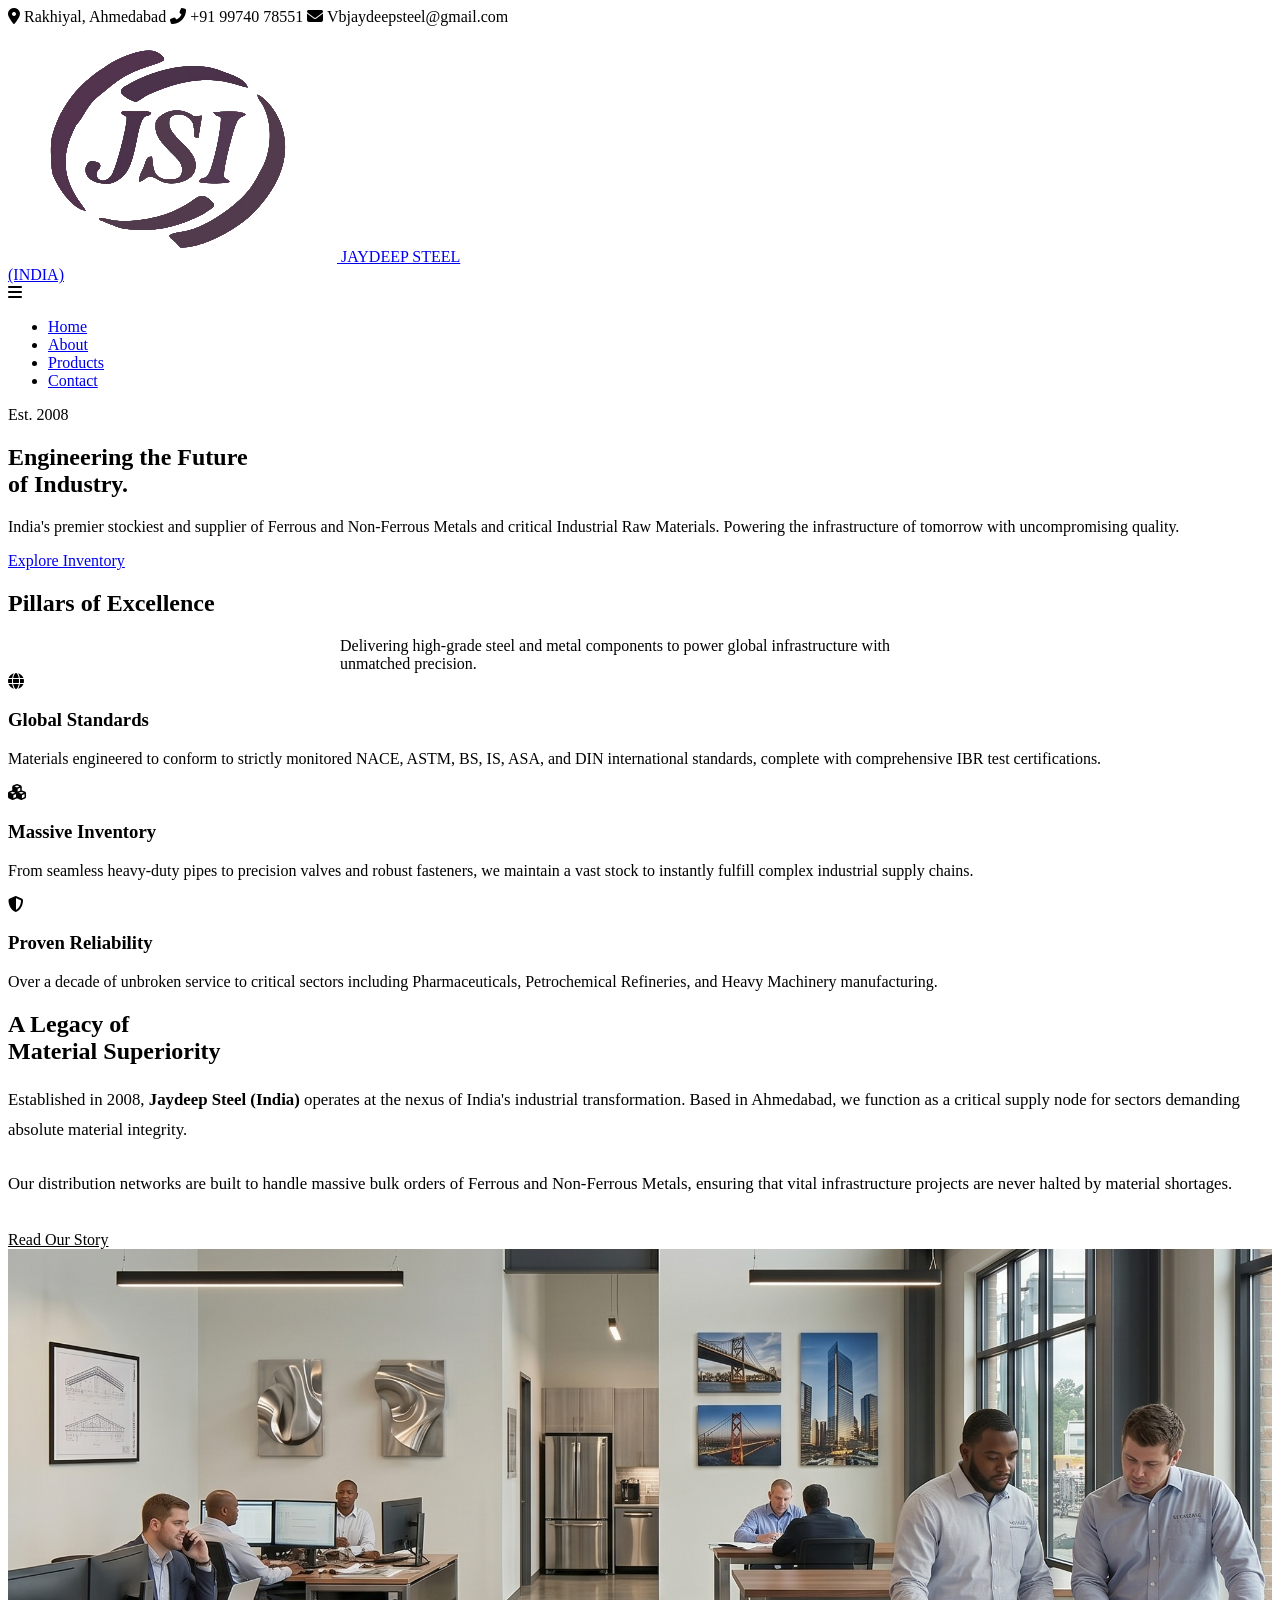
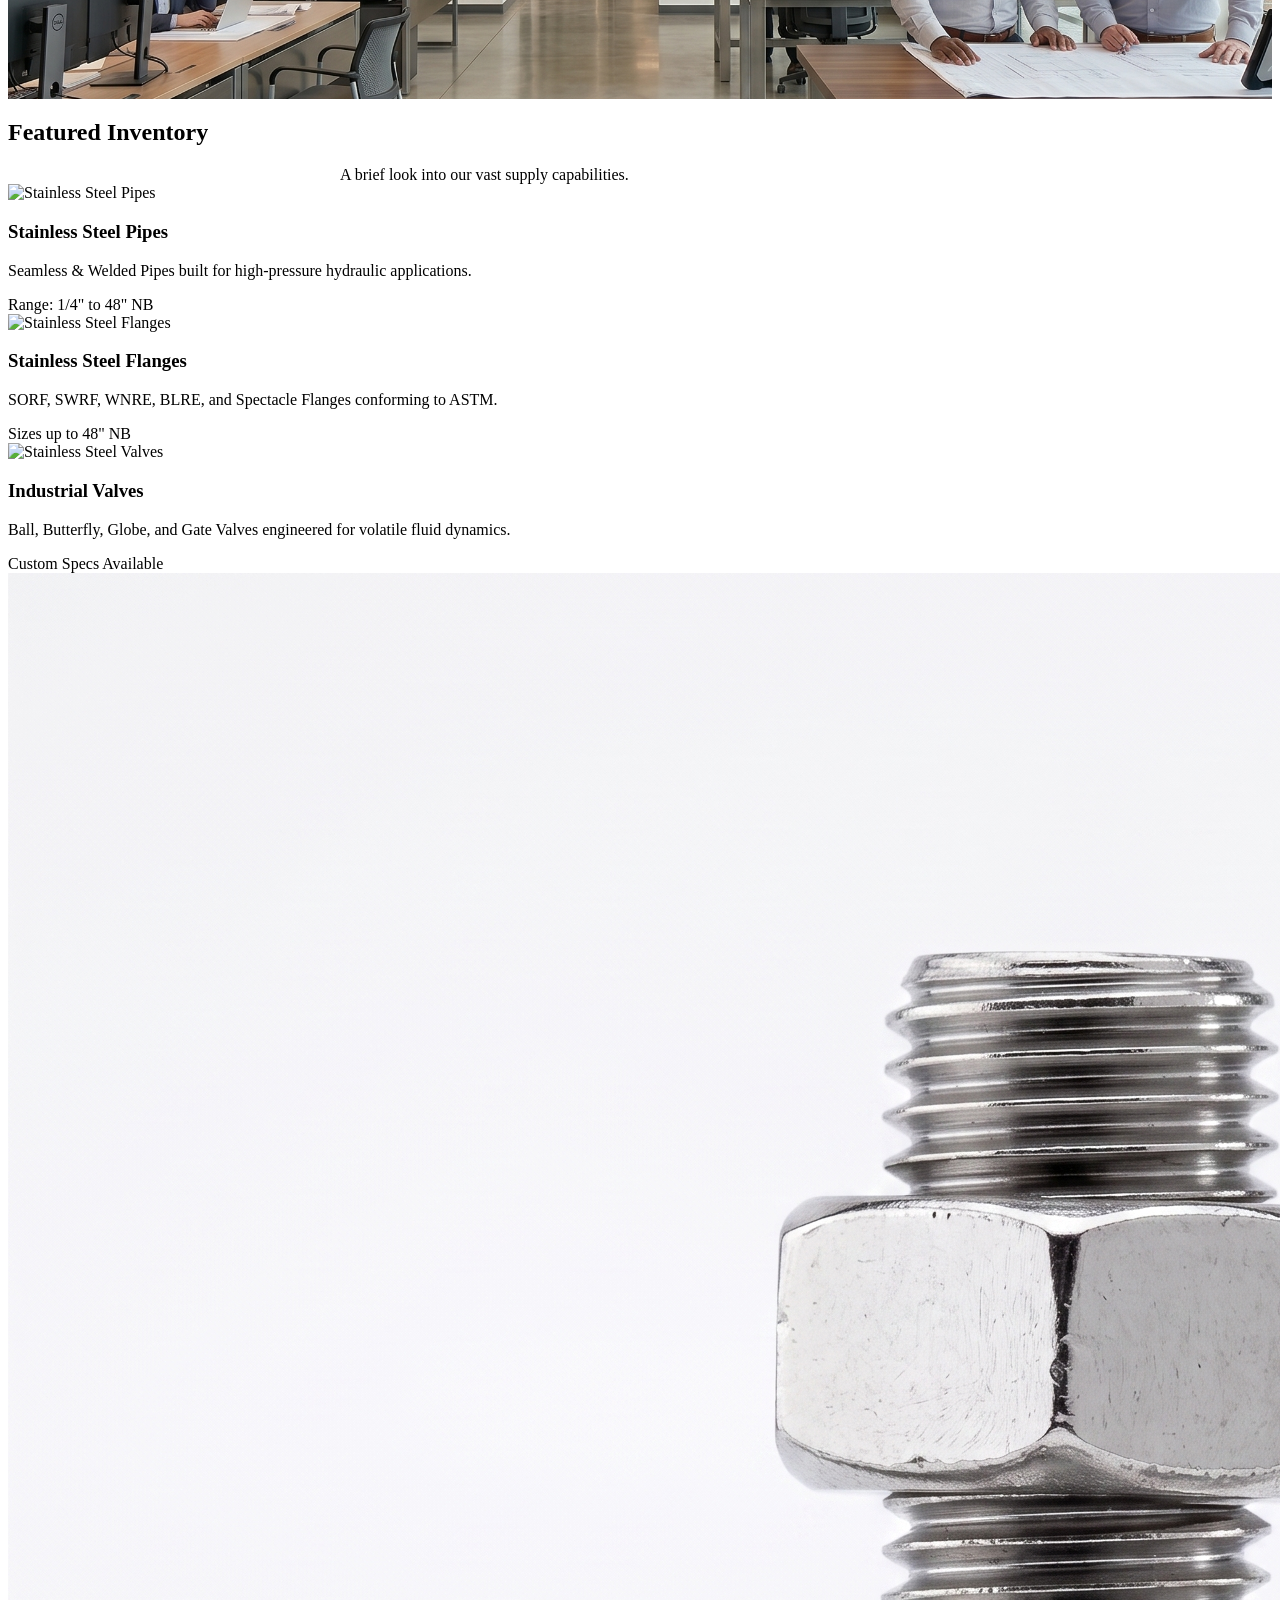
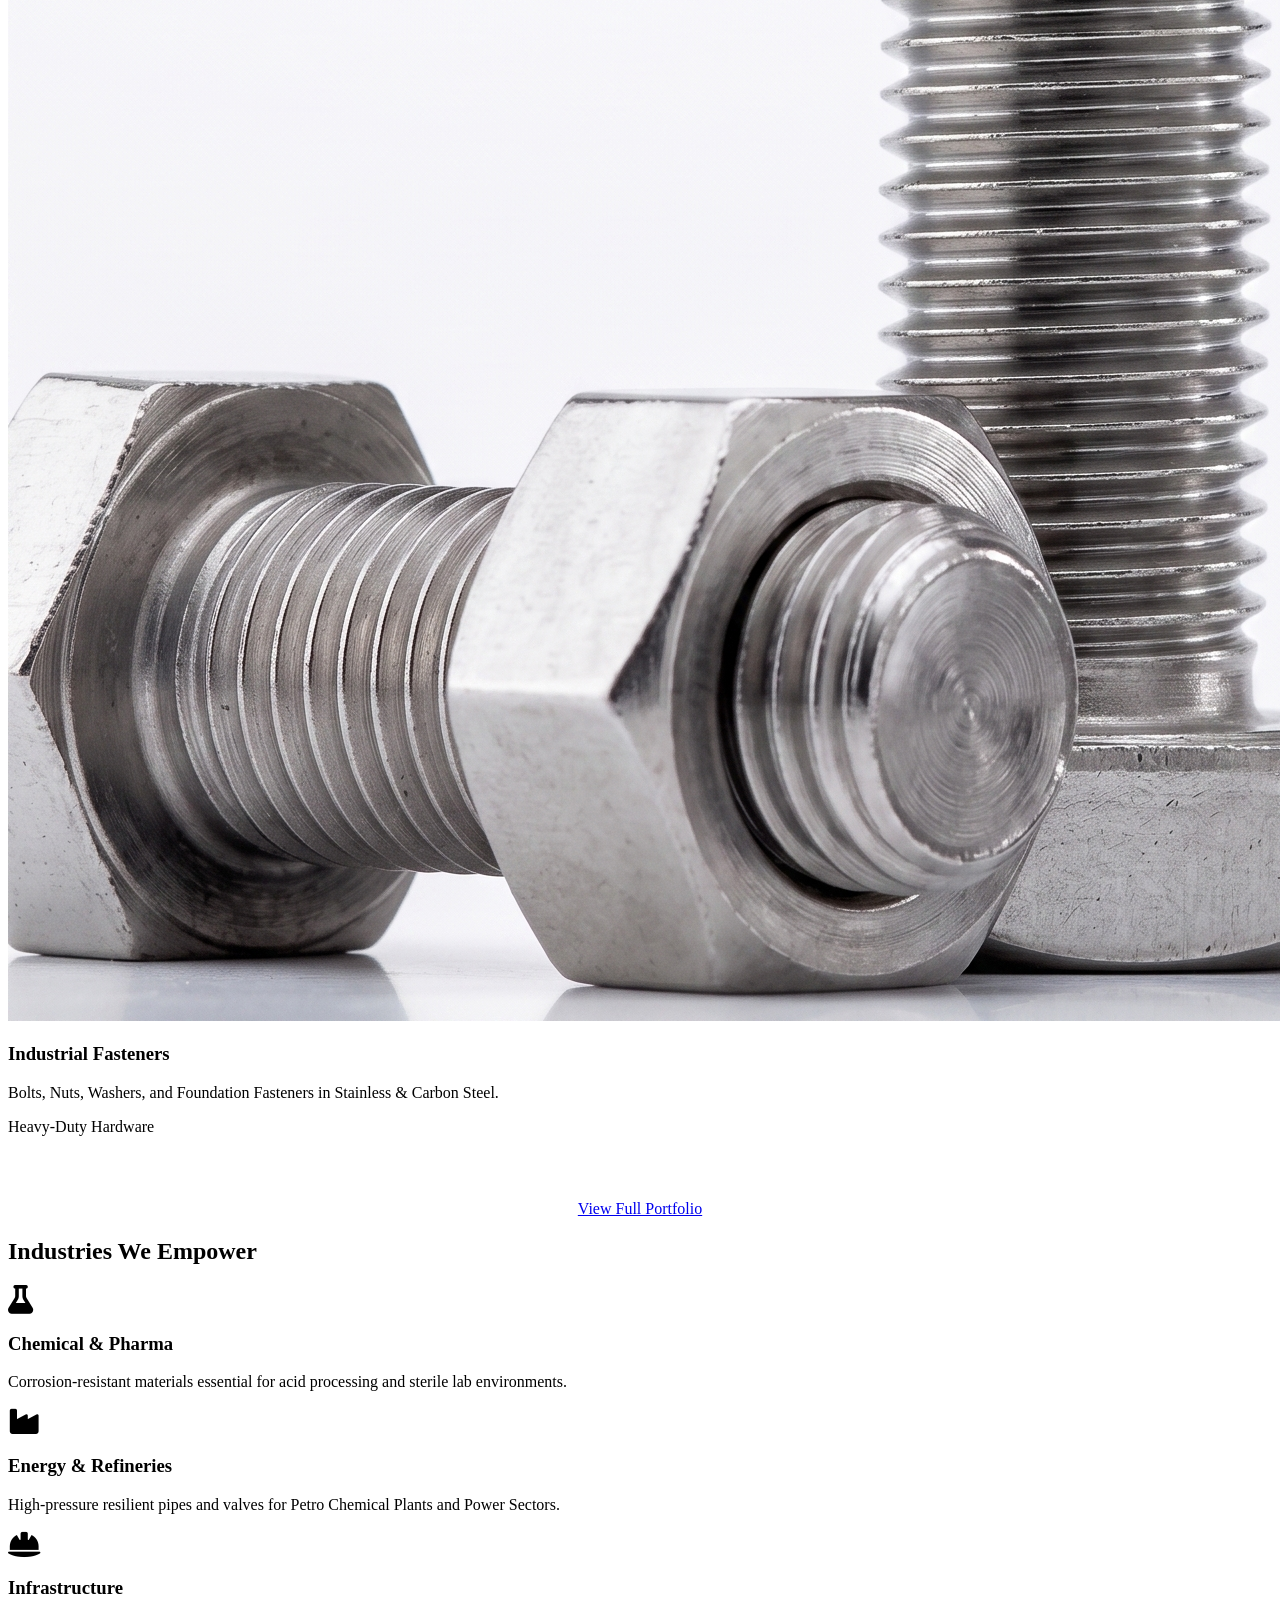
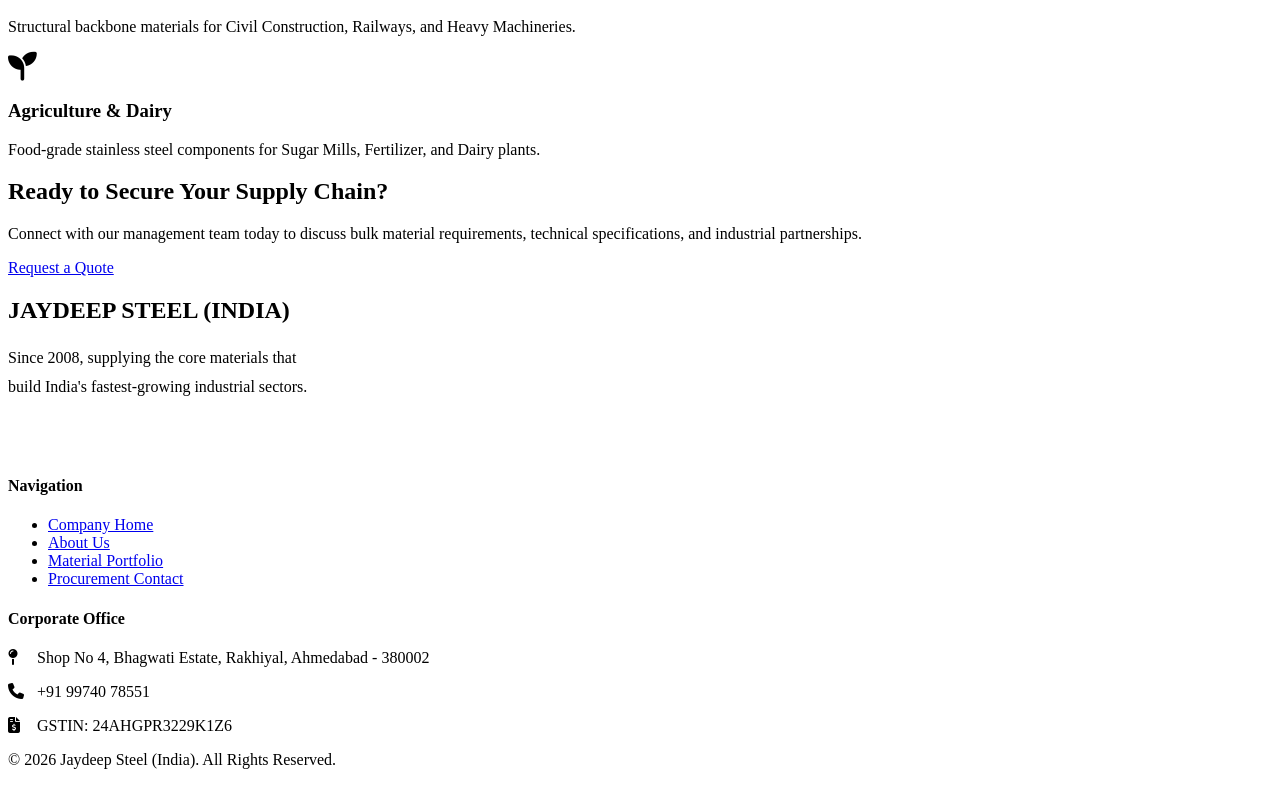
==== index.html @ d9e71d34 "Add files via upload" ====
<!DOCTYPE html>
<html lang="en">
<head>
    <meta charset="UTF-8">
    <meta name="viewport" content="width=device-width, initial-scale=1.0">
    <title>Jaydeep Steel (India) | Premium Metal Suppliers</title>
    <link rel="stylesheet" href="https://cdnjs.cloudflare.com/ajax/libs/font-awesome/6.4.0/css/all.min.css">
    <link rel="stylesheet" href="styles.css">
</head>
<body>
    <div class="cursor-dot"></div>
    <div class="cursor-outline"></div>

    <div class="top-bar">
        <span><i class="fas fa-map-marker-alt"></i> Rakhiyal, Ahmedabad</span>
        <span><i class="fas fa-phone-alt"></i> +91 99740 78551</span>
        <span><i class="fas fa-envelope"></i> Vbjaydeepsteel@gmail.com</span>
    </div>
    
    <header>
        <nav>
            <a href="index.html" class="logo-link">
                <img src="edited-photo (1).png" alt="JSI Logo">
                <span class="logo-text">JAYDEEP STEEL<br>(INDIA)</span>
            </a>
            <div class="hamburger"><i class="fas fa-bars"></i></div>
            <ul class="nav-links">
                <li><a href="index.html" class="active">Home</a></li>
                <li><a href="about.html">About</a></li>
                <li><a href="products.html">Products</a></li>
                <li><a href="contact.html">Contact</a></li>
            </ul>
        </nav>
    </header>

    <section class="hero">
        <div class="hero-content reveal visible">
            <span class="hero-subtitle">Est. 2008</span>
            <h1>Engineering the <strong>Future</strong><br>of Industry.</h1>
            <p>India's premier stockiest and supplier of Ferrous and Non-Ferrous Metals and critical Industrial Raw Materials. Powering the infrastructure of tomorrow with uncompromising quality.</p>
            <a href="products.html" class="btn">Explore Inventory</a>
        </div>
    </section>

    <section class="section bg-alt">
        <div class="section-header reveal">
            <div class="title-line"></div>
            <h2 class="section-title">Pillars of <strong>Excellence</strong></h2>
            <p style="color: var(--text-muted); max-width: 600px; margin: 0 auto; font-weight: 300;">Delivering high-grade steel and metal components to power global infrastructure with unmatched precision.</p>
        </div>
        
        <div class="grid">
            <div class="card reveal" style="transition-delay: 0.1s;">
                <i class="fas fa-globe card-icon"></i>
                <h3>Global Standards</h3>
                <p>Materials engineered to conform to strictly monitored NACE, ASTM, BS, IS, ASA, and DIN international standards, complete with comprehensive IBR test certifications.</p>
            </div>
            <div class="card reveal" style="transition-delay: 0.3s;">
                <i class="fas fa-cubes card-icon"></i>
                <h3>Massive Inventory</h3>
                <p>From seamless heavy-duty pipes to precision valves and robust fasteners, we maintain a vast stock to instantly fulfill complex industrial supply chains.</p>
            </div>
            <div class="card reveal" style="transition-delay: 0.5s;">
                <i class="fas fa-shield-alt card-icon"></i>
                <h3>Proven Reliability</h3>
                <p>Over a decade of unbroken service to critical sectors including Pharmaceuticals, Petrochemical Refineries, and Heavy Machinery manufacturing.</p>
            </div>
        </div>
    </section>

    <section class="section">
        <div class="split-content">
            <div class="reveal">
                <div class="title-line" style="margin-left: 0;"></div>
                <h2 class="section-title" style="text-align: left;">A Legacy of <br><strong>Material Superiority</strong></h2>
                <p style="color: var(--text-muted); font-size: 1.05rem; margin-bottom: 1.5rem; font-weight: 300; line-height: 1.8;">Established in 2008, <strong>Jaydeep Steel (India)</strong> operates at the nexus of India's industrial transformation. Based in Ahmedabad, we function as a critical supply node for sectors demanding absolute material integrity.</p>
                <p style="color: var(--text-muted); font-size: 1.05rem; margin-bottom: 2rem; font-weight: 300; line-height: 1.8;">Our distribution networks are built to handle massive bulk orders of Ferrous and Non-Ferrous Metals, ensuring that vital infrastructure projects are never halted by material shortages.</p>
                <a href="about.html" class="btn" style="background: transparent; color: var(--primary-plum); border-color: var(--primary-plum);">Read Our Story</a>
            </div>
            <div class="reveal" style="height: 100%; min-height: 450px; background: url('office.png') center/cover; position: relative; border: 1px solid var(--border-light); transition-delay: 0.3s;">
                <div style="position: absolute; bottom: -20px; right: -20px; width: 100%; height: 100%; border: 1px solid var(--accent-gold); z-index: -1;"></div>
            </div>
        </div>
    </section>

    <section class="section bg-alt">
        <div class="section-header reveal">
            <div class="title-line"></div>
            <h2 class="section-title">Featured <strong>Inventory</strong></h2>
            <p style="color: var(--text-muted); max-width: 600px; margin: 0 auto; font-weight: 300;">A brief look into our vast supply capabilities.</p>
        </div>

        <div class="grid">
            <div class="product-card reveal" style="transition-delay: 0.1s;">
                <div class="product-img-container"><img src="Stainless Steel Pipes.png" alt="Stainless Steel Pipes"></div>
                <div class="product-content">
                    <h3>Stainless Steel Pipes</h3>
                    <p>Seamless & Welded Pipes built for high-pressure hydraulic applications.</p>
                    <span class="spec-highlight">Range: 1/4" to 48" NB</span>
                </div>
            </div>

            <div class="product-card reveal" style="transition-delay: 0.2s;">
                <div class="product-img-container"><img src="Stainless Steel Flanges .png" alt="Stainless Steel Flanges"></div>
                <div class="product-content">
                    <h3>Stainless Steel Flanges</h3>
                    <p>SORF, SWRF, WNRE, BLRE, and Spectacle Flanges conforming to ASTM.</p>
                    <span class="spec-highlight">Sizes up to 48" NB</span>
                </div>
            </div>

            <div class="product-card reveal" style="transition-delay: 0.3s;">
                <div class="product-img-container"><img src="Stainless Steel Valves.png" alt="Stainless Steel Valves"></div>
                <div class="product-content">
                    <h3>Industrial Valves</h3>
                    <p>Ball, Butterfly, Globe, and Gate Valves engineered for volatile fluid dynamics.</p>
                    <span class="spec-highlight">Custom Specs Available</span>
                </div>
            </div>

            <div class="product-card reveal" style="transition-delay: 0.4s;">
                <div class="product-img-container"><img src="fasteners.png" alt="Industrial Fasteners"></div>
                <div class="product-content">
                    <h3>Industrial Fasteners</h3>
                    <p>Bolts, Nuts, Washers, and Foundation Fasteners in Stainless & Carbon Steel.</p>
                    <span class="spec-highlight">Heavy-Duty Hardware</span>
                </div>
            </div>
        </div>
        
        <div class="reveal" style="text-align: center; margin-top: 4rem;">
            <a href="products.html" class="btn">View Full Portfolio</a>
        </div>
    </section>

    <section class="section dark-section">
        <div class="section-header reveal">
            <div class="title-line"></div>
            <h2 class="section-title">Industries We <strong>Empower</strong></h2>
        </div>

        <div class="grid" style="grid-template-columns: repeat(auto-fit, minmax(250px, 1fr));">
            <div class="card reveal" style="transition-delay: 0.1s;">
                <i class="fas fa-flask card-icon" style="font-size: 1.8rem;"></i>
                <h3>Chemical & Pharma</h3>
                <p>Corrosion-resistant materials essential for acid processing and sterile lab environments.</p>
            </div>
            <div class="card reveal" style="transition-delay: 0.2s;">
                <i class="fas fa-industry card-icon" style="font-size: 1.8rem;"></i>
                <h3>Energy & Refineries</h3>
                <p>High-pressure resilient pipes and valves for Petro Chemical Plants and Power Sectors.</p>
            </div>
            <div class="card reveal" style="transition-delay: 0.3s;">
                <i class="fas fa-hard-hat card-icon" style="font-size: 1.8rem;"></i>
                <h3>Infrastructure</h3>
                <p>Structural backbone materials for Civil Construction, Railways, and Heavy Machineries.</p>
            </div>
            <div class="card reveal" style="transition-delay: 0.4s;">
                <i class="fas fa-seedling card-icon" style="font-size: 1.8rem;"></i>
                <h3>Agriculture & Dairy</h3>
                <p>Food-grade stainless steel components for Sugar Mills, Fertilizer, and Dairy plants.</p>
            </div>
        </div>
    </section>

    <section class="cta-banner reveal">
        <h2>Ready to Secure Your Supply Chain?</h2>
        <p>Connect with our management team today to discuss bulk material requirements, technical specifications, and industrial partnerships.</p>
        <a href="contact.html" class="btn">Request a Quote</a>
    </section>

    <footer>
        <div class="footer-grid">
            <div class="footer-brand">
                <h2>JAYDEEP STEEL (INDIA)</h2>
                <p style="font-weight: 300; max-width: 300px; line-height: 1.8;">Since 2008, supplying the core materials that build India's fastest-growing industrial sectors.</p>
                <div style="margin-top: 25px; display: flex; gap: 15px;">
                    <span style="border: 1px solid rgba(255,255,255,0.2); padding: 6px 12px; font-size: 0.75rem; letter-spacing: 1px; color: #fff;">MAKE IN INDIA</span>
                    <span style="border: 1px solid rgba(255,255,255,0.2); padding: 6px 12px; font-size: 0.75rem; letter-spacing: 1px; color: #fff;">SWACHH BHARAT</span>
                </div>
            </div>
            <div class="footer-col">
                <h4>Navigation</h4>
                <ul>
                    <li><a href="index.html">Company Home</a></li>
                    <li><a href="about.html">About Us</a></li>
                    <li><a href="products.html">Material Portfolio</a></li>
                    <li><a href="contact.html">Procurement Contact</a></li>
                </ul>
            </div>
            <div class="footer-col">
                <h4>Corporate Office</h4>
                <p style="margin-bottom: 15px; font-weight: 300;"><i class="fas fa-map-pin" style="color: var(--accent-gold); width: 25px;"></i> Shop No 4, Bhagwati Estate, Rakhiyal, Ahmedabad - 380002</p>
                <p style="margin-bottom: 15px; font-weight: 300;"><i class="fas fa-phone" style="color: var(--accent-gold); width: 25px;"></i> +91 99740 78551</p>
                <p style="font-weight: 300;"><i class="fas fa-file-invoice-dollar" style="color: var(--accent-gold); width: 25px;"></i> GSTIN: 24AHGPR3229K1Z6</p>
            </div>
        </div>
        <div class="footer-bottom">
            <p>© 2026 Jaydeep Steel (India). All Rights Reserved.</p>
        </div>
    </footer>

    <script src="script.js"></script>
</body>
</html>
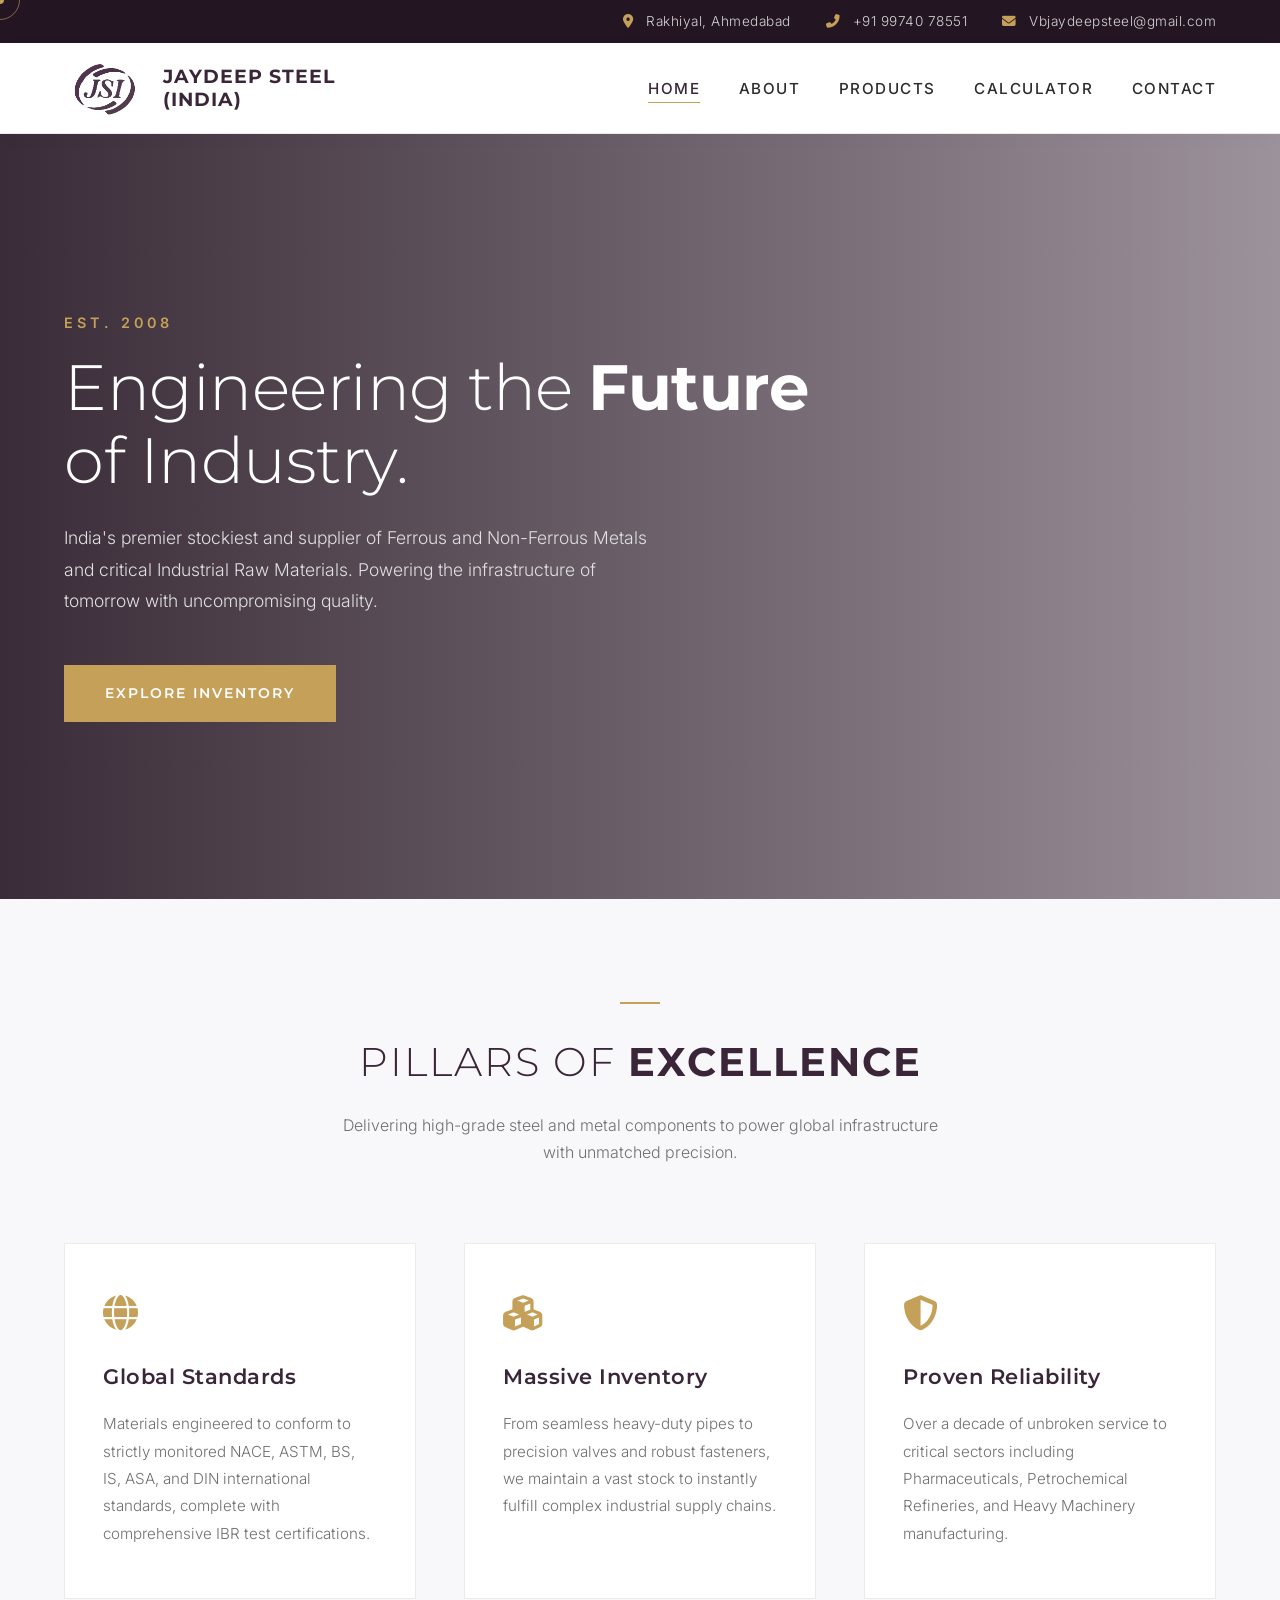
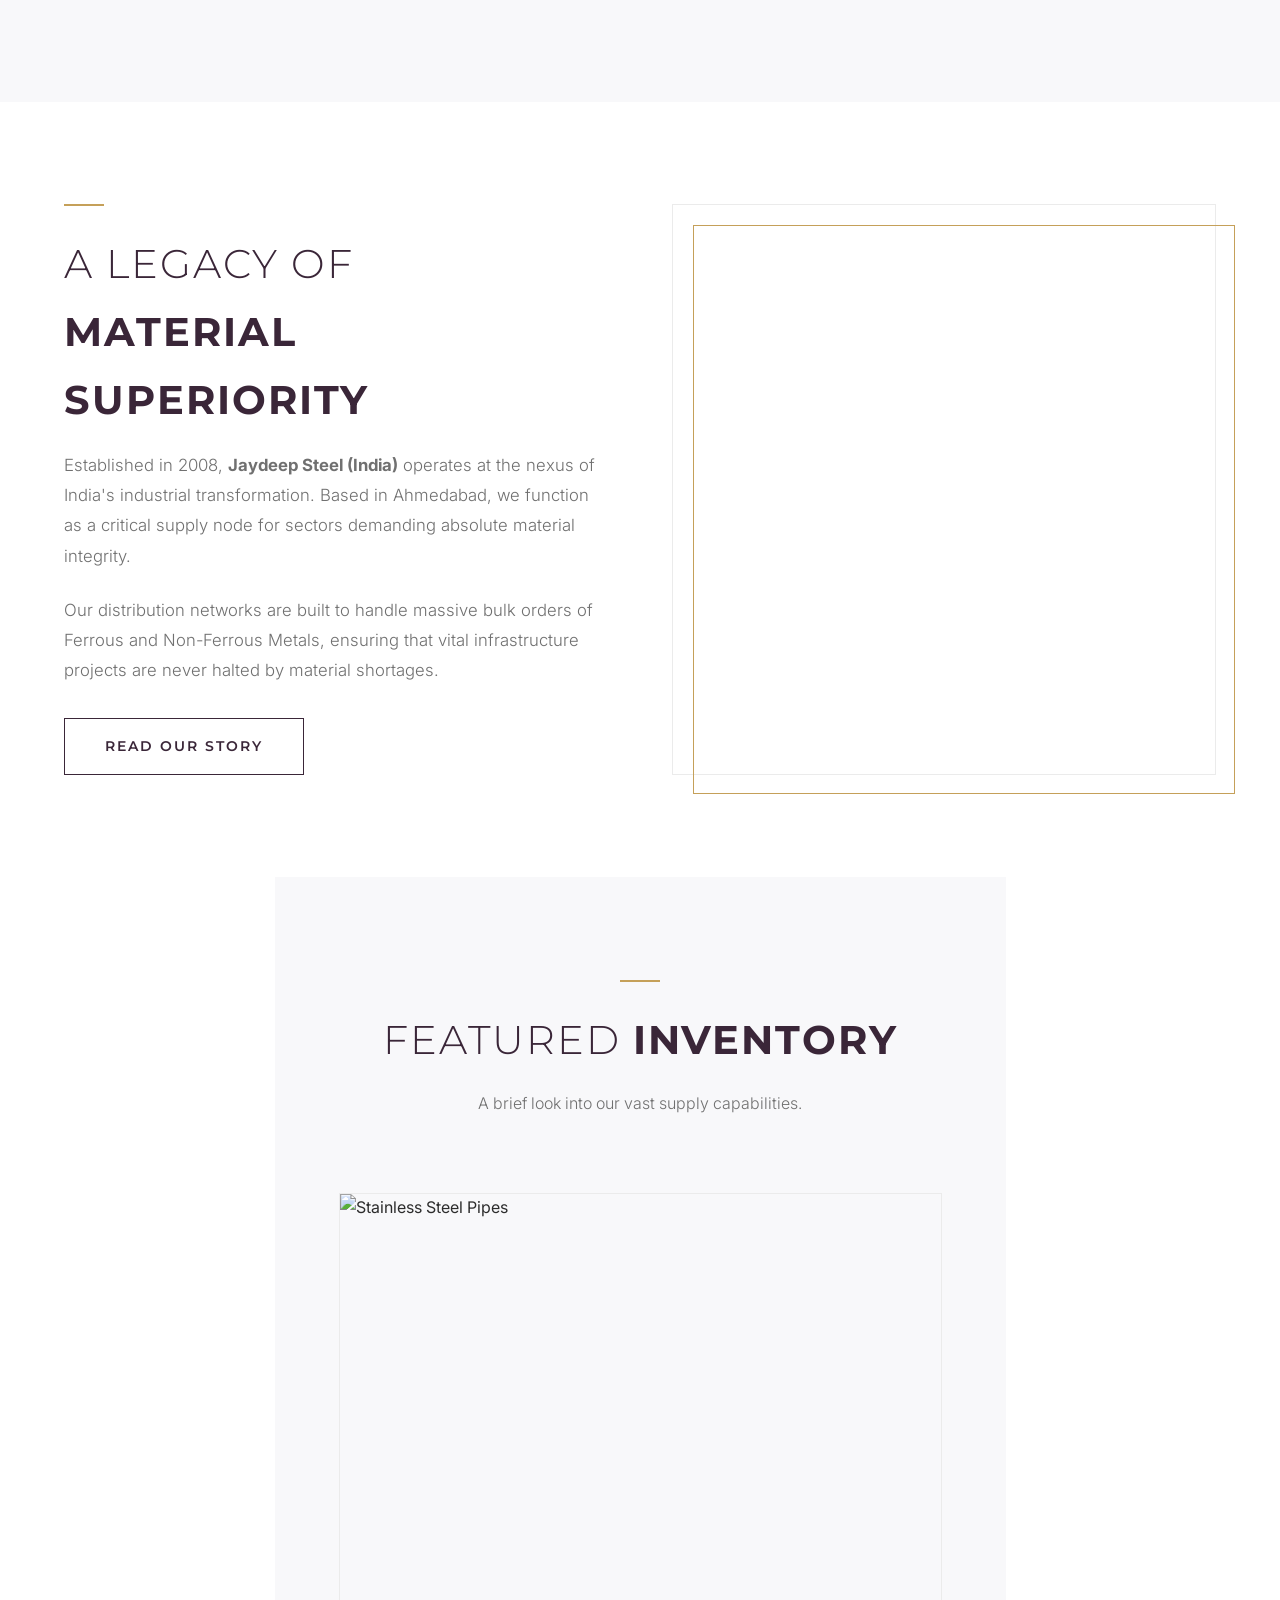
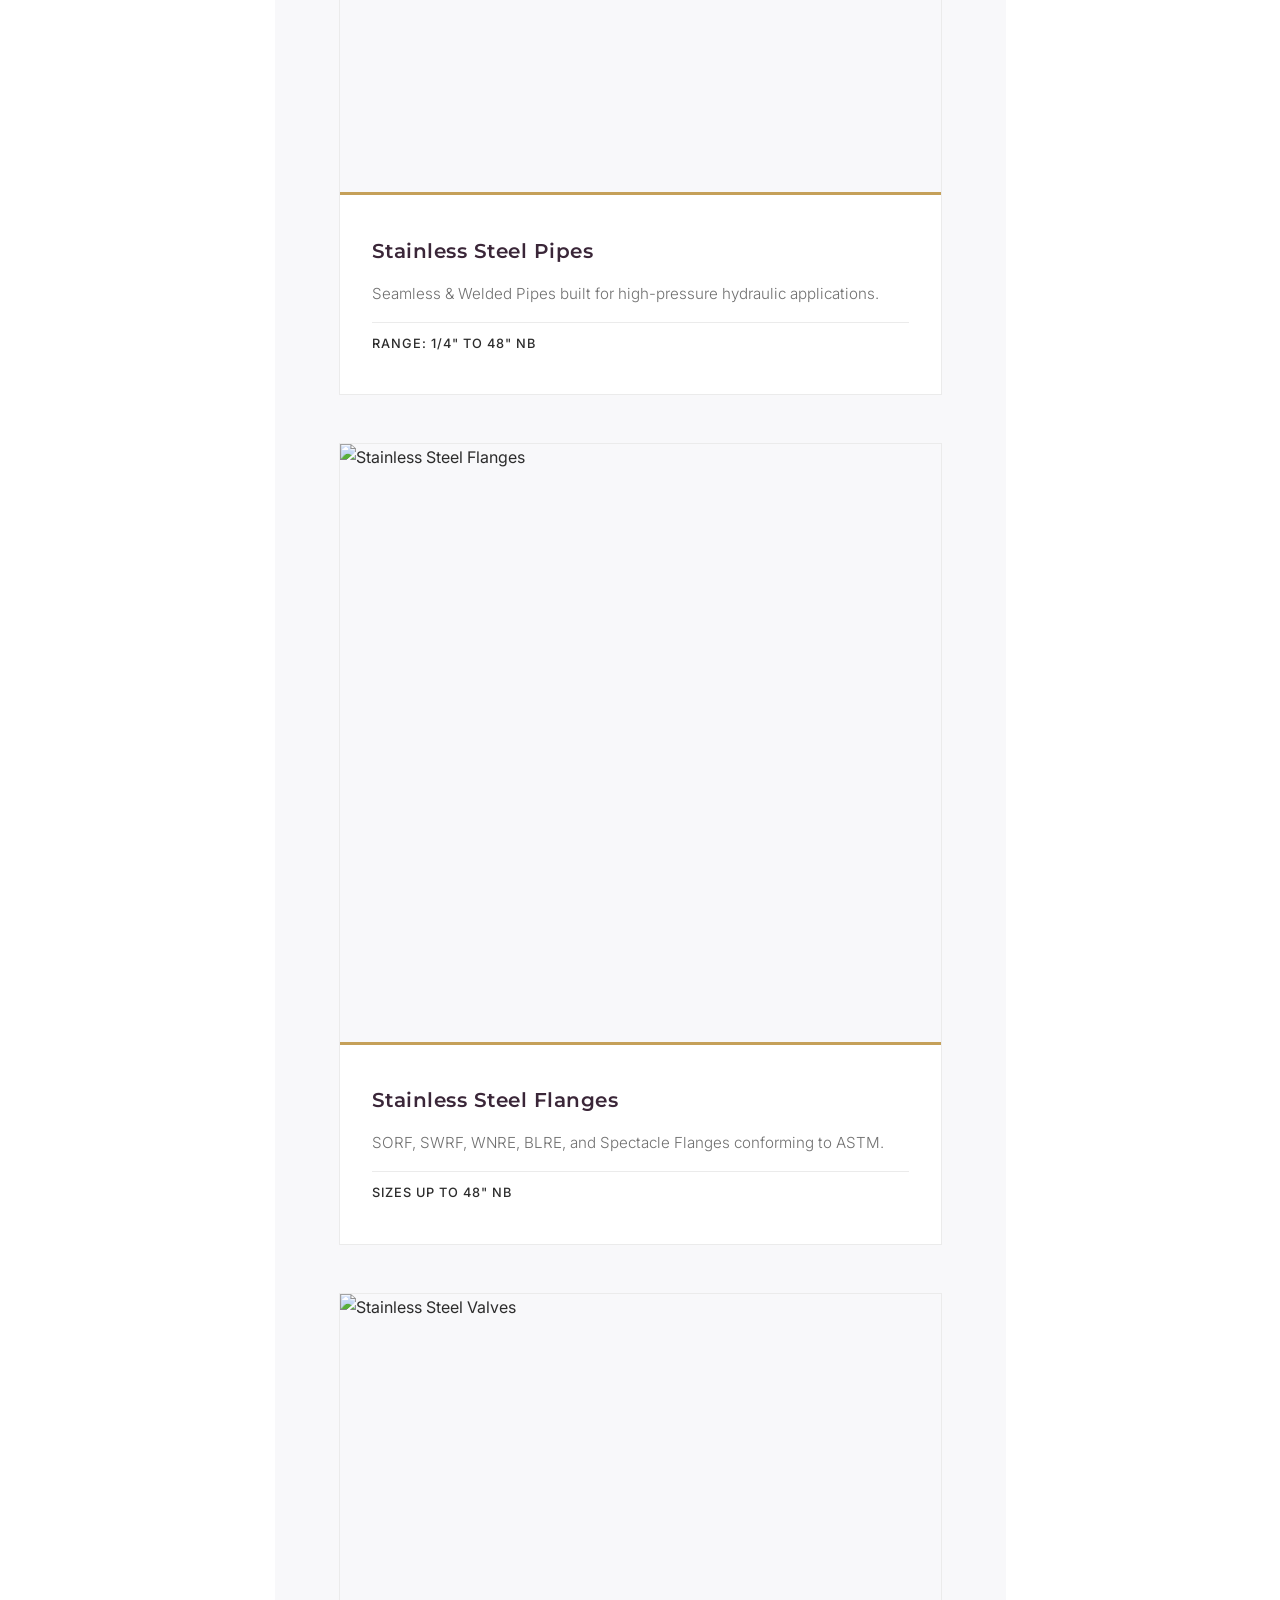
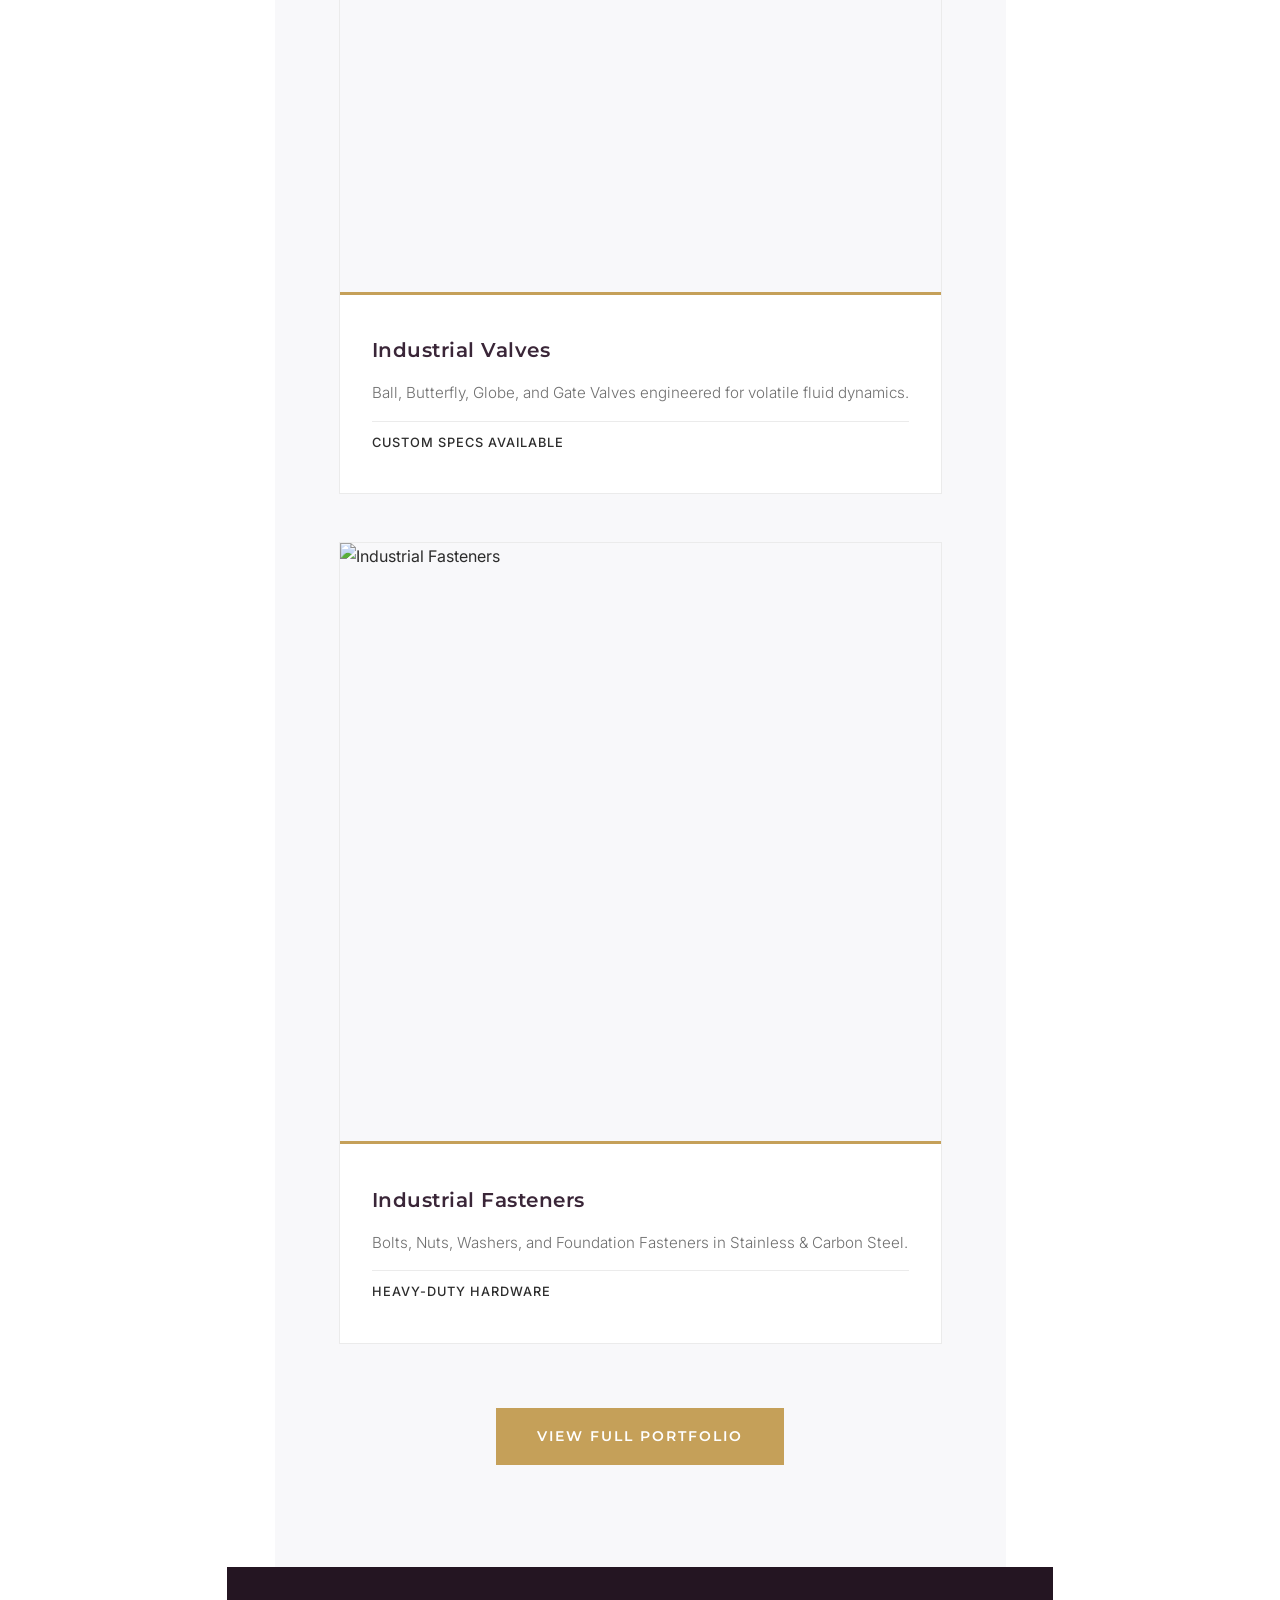
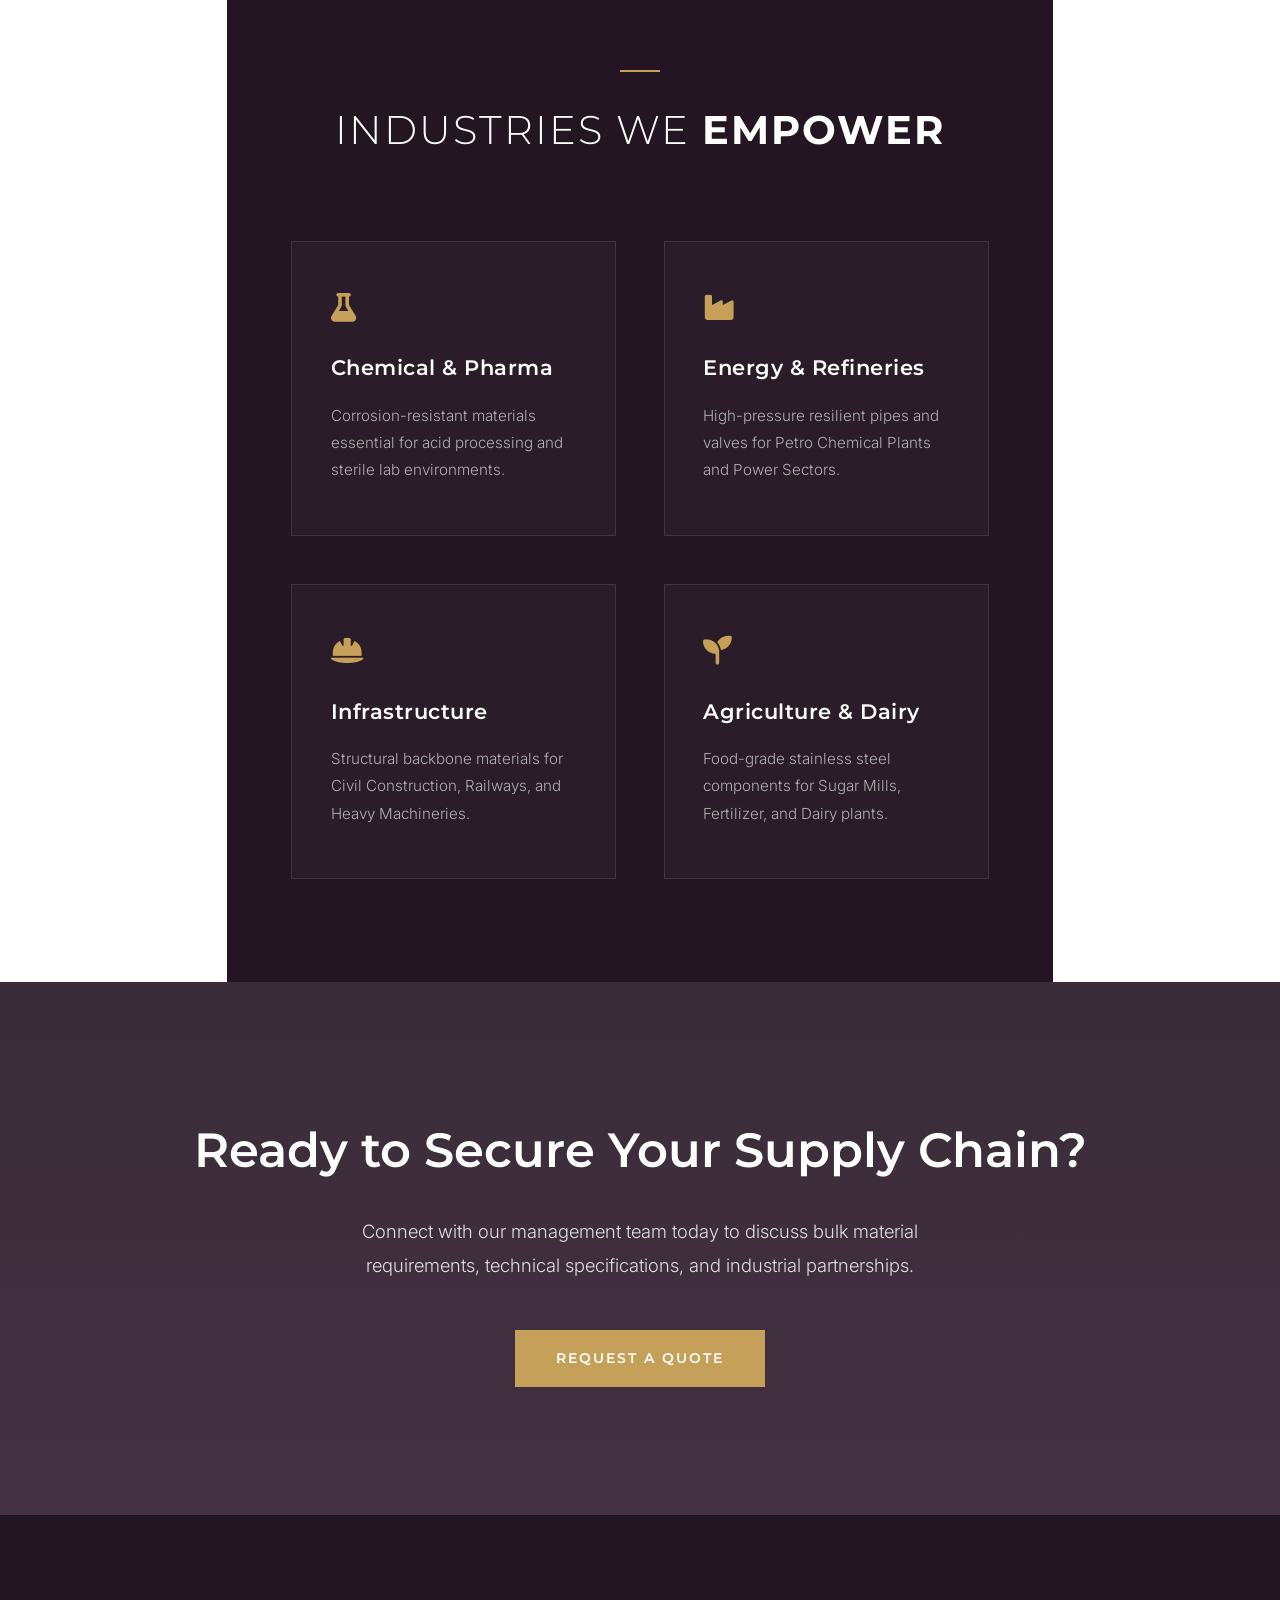
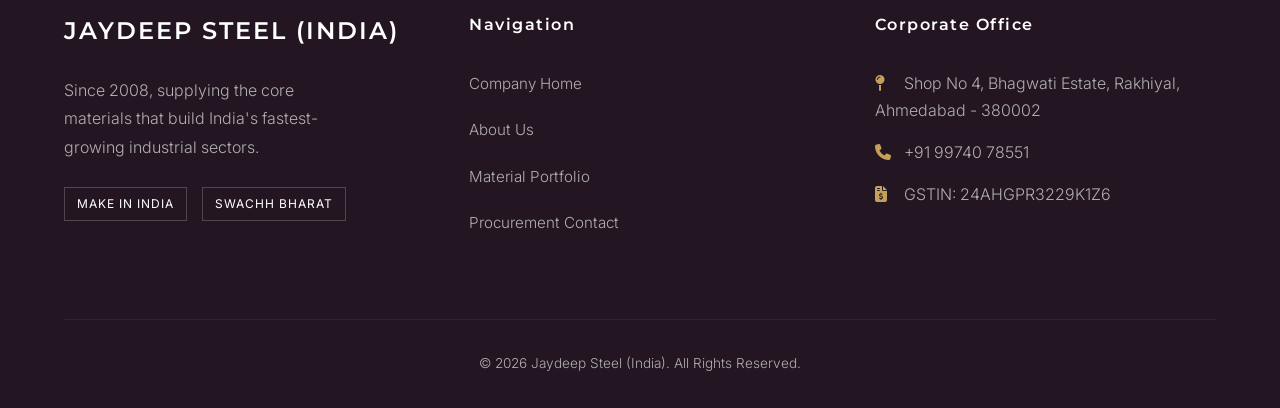
==== commit 4e92084c: "Update index.html" ====
--- a/index.html
+++ b/index.html
@@ -28,6 +28,7 @@
                 <li><a href="index.html" class="active">Home</a></li>
                 <li><a href="about.html">About</a></li>
                 <li><a href="products.html">Products</a></li>
+                <li><a href="calculator.html">Calculator</a></li>
                 <li><a href="contact.html">Contact</a></li>
             </ul>
         </nav>
@@ -202,4 +203,4 @@
 
     <script src="script.js"></script>
 </body>
-</html>+</html>
--- a/styles.css
+++ b/styles.css
@@ -0,0 +1,284 @@
+/* styles.css - Elegant Luxury Corporate Theme (Hyper-Responsive) */
+@import url('https://fonts.googleapis.com/css2?family=Inter:wght@300;400;500&family=Montserrat:wght@300;400;600;700&display=swap');
+
+:root {
+  --primary-plum: #3A2638; 
+  --plum-dark: #241522;
+  --accent-gold: #C5A059; 
+  --accent-gold-hover: #A88646;
+  --bg-main: #FFFFFF;
+  --bg-alt: #F8F8FA;
+  --text-dark: #2C2C2C;
+  --text-muted: #707070;
+  --text-light: #FFFFFF;
+  --border-light: #EBEBEB;
+}
+
+* { margin: 0; padding: 0; box-sizing: border-box; }
+
+body {
+  font-family: 'Inter', sans-serif; background-color: var(--bg-main);
+  color: var(--text-dark); line-height: 1.7; display: flex;
+  flex-direction: column; min-height: 100vh; -webkit-font-smoothing: antialiased;
+  overflow-x: hidden; 
+}
+
+h1, h2, h3, h4 { font-family: 'Montserrat', sans-serif; color: var(--primary-plum); font-weight: 600; }
+
+.reveal { opacity: 0; transform: translateY(30px); transition: all 0.8s cubic-bezier(0.25, 0.46, 0.45, 0.94); }
+.reveal.visible { opacity: 1; transform: translateY(0); }
+
+/* Header & Navigation */
+.top-bar {
+  background: var(--plum-dark); color: #D3D3D3; font-size: 0.85rem;
+  padding: 10px 5%; display: flex; justify-content: flex-end; gap: 35px;
+  letter-spacing: 0.5px; font-weight: 300;
+}
+.top-bar i { color: var(--accent-gold); margin-right: 8px; }
+
+header {
+  background: rgba(255, 255, 255, 0.98); backdrop-filter: blur(8px);
+  border-bottom: 1px solid var(--border-light); position: sticky; top: 0;
+  z-index: 1000; box-shadow: 0 4px 20px rgba(0, 0, 0, 0.02);
+}
+
+nav {
+  display: flex; justify-content: space-between; align-items: center;
+  padding: clamp(10px, 2vw, 15px) 5%; max-width: 1400px; margin: 0 auto; position: relative;
+}
+
+.logo-link { display: flex; align-items: center; gap: clamp(10px, 2vw, 15px); text-decoration: none; }
+.logo-link img { height: clamp(45px, 6vw, 60px); }
+.logo-text { font-family: 'Montserrat', sans-serif; font-weight: 700; font-size: clamp(1rem, 2vw, 1.2rem); color: var(--primary-plum); letter-spacing: 1px; line-height: 1.2; }
+
+.nav-links { list-style: none; display: flex; gap: clamp(1.5rem, 3vw, 3rem); }
+.nav-links a {
+  text-decoration: none; color: var(--text-dark); font-weight: 500; font-size: 0.95rem;
+  letter-spacing: 1.5px; text-transform: uppercase; position: relative; padding: 5px 0;
+  transition: color 0.3s ease;
+}
+.nav-links a::after { content: ''; position: absolute; width: 0; height: 1px; bottom: 0; left: 0; background-color: var(--accent-gold); transition: width 0.4s ease; }
+.nav-links a:hover::after, .nav-links a.active::after { width: 100%; }
+.nav-links a:hover, .nav-links a.active { color: var(--primary-plum); }
+
+.hamburger { display: none; cursor: pointer; font-size: 1.8rem; color: var(--primary-plum); transition: transform 0.3s ease; }
+
+/* Hero */
+.hero { position: relative; height: clamp(60vh, 85vh, 900px); display: flex; align-items: center; padding: 0 5%; background: url('hero1.jpg') center/cover no-repeat; }
+.hero::before { content: ''; position: absolute; top: 0; left: 0; width: 100%; height: 100%; background: linear-gradient(90deg, rgba(36, 21, 34, 0.9) 0%, rgba(58, 38, 56, 0.5) 100%); }
+.hero-content { position: relative; z-index: 10; max-width: 800px; }
+.hero-subtitle { color: var(--accent-gold); text-transform: uppercase; letter-spacing: 4px; font-size: clamp(0.8rem, 1.5vw, 0.9rem); font-weight: 600; margin-bottom: 15px; display: block; }
+.hero h1 { font-size: clamp(2.2rem, 5vw + 1rem, 4rem); font-weight: 300; line-height: 1.15; color: var(--text-light); margin-bottom: 1.5rem; letter-spacing: -0.5px; }
+.hero h1 strong { font-weight: 700; }
+.hero p { font-size: clamp(1rem, 2vw, 1.1rem); color: #E0E0E0; margin-bottom: 3rem; font-weight: 300; max-width: 600px; line-height: 1.8; }
+
+.btn {
+  display: inline-flex; align-items: center; justify-content: center; gap: 12px; padding: clamp(12px, 2vw, 16px) clamp(24px, 4vw, 40px);
+  background-color: var(--accent-gold); color: var(--text-light); text-decoration: none;
+  font-family: 'Montserrat', sans-serif; font-weight: 600; text-transform: uppercase;
+  letter-spacing: 2px; font-size: 0.85rem; border: 1px solid var(--accent-gold); transition: all 0.4s ease; cursor: pointer; text-align: center;
+}
+.btn:hover { background-color: transparent; color: var(--accent-gold); }
+
+/* Layouts & Grids */
+.section { padding: clamp(4rem, 8vw, 7rem) 5%; max-width: 1400px; margin: 0 auto; }
+.bg-alt { background-color: var(--bg-alt); }
+.section-header { text-align: center; margin-bottom: clamp(3rem, 6vw, 5rem); }
+.section-title { font-size: clamp(1.8rem, 4vw, 2.5rem); margin-bottom: 1rem; font-weight: 300; text-transform: uppercase; letter-spacing: 2px; }
+.section-title strong { font-weight: 700; }
+.title-line { width: 40px; height: 2px; background-color: var(--accent-gold); margin: 0 auto 1.5rem; }
+.grid { display: grid; grid-template-columns: repeat(auto-fit, minmax(280px, 1fr)); gap: clamp(2rem, 4vw, 3rem); }
+
+/* Standard Cards */
+.card { background: var(--bg-main); padding: clamp(2rem, 4vw, 3.5rem) clamp(1.5rem, 3vw, 2.5rem); border: 1px solid var(--border-light); transition: all 0.4s ease; text-align: left; }
+.card:hover { border-color: var(--accent-gold); transform: translateY(-10px); box-shadow: 0 20px 40px rgba(0,0,0,0.06); }
+.card-icon { font-size: clamp(1.8rem, 3vw, 2.2rem); color: var(--accent-gold); margin-bottom: 1.8rem; }
+.card h3 { font-size: clamp(1.1rem, 2vw, 1.3rem); margin-bottom: 1rem; font-weight: 600; letter-spacing: 0.5px; }
+.card p { color: var(--text-muted); font-weight: 300; font-size: 0.95rem; line-height: 1.8; }
+
+/* Luxury Product Image Cards */
+.product-card { background: var(--bg-main); border: 1px solid var(--border-light); transition: all 0.5s ease; text-align: left; display: flex; flex-direction: column; height: 100%; overflow: hidden; }
+.product-card:hover, .product-card.scroll-focus { border-color: var(--accent-gold); transform: translateY(-10px); box-shadow: 0 20px 40px rgba(0,0,0,0.08); }
+.product-img-container { width: 100%; aspect-ratio: 1 / 1; overflow: hidden; border-bottom: 3px solid var(--accent-gold); position: relative; background-color: var(--bg-alt); }
+.product-img-container img { width: 100%; height: 100%; object-fit: cover; transition: transform 0.8s cubic-bezier(0.25, 0.46, 0.45, 0.94); }
+.product-card:hover .product-img-container img, .product-card.scroll-focus .product-img-container img { transform: scale(1.12); }
+.product-content { padding: clamp(1.5rem, 3vw, 2.5rem) clamp(1.2rem, 3vw, 2rem); flex-grow: 1; }
+.product-content h3 { font-size: clamp(1.1rem, 2vw, 1.25rem); margin-bottom: 0.8rem; font-weight: 600; letter-spacing: 0.5px; color: var(--primary-plum); }
+.product-content p { color: var(--text-muted); font-weight: 300; font-size: 0.95rem; line-height: 1.7; }
+.spec-highlight { display: inline-block; margin-top: 15px; font-size: 0.8rem; text-transform: uppercase; letter-spacing: 1px; color: var(--text-dark); font-weight: 500; border-top: 1px solid var(--border-light); padding-top: 10px; width: 100%; }
+
+/* Layout Splits */
+.contact-layout, .split-content { display: grid; grid-template-columns: repeat(auto-fit, minmax(min(100%, 450px), 1fr)); gap: clamp(3rem, 5vw, 5rem); align-items: center; }
+.contact-layout { background: var(--bg-main); border: 1px solid var(--border-light); gap: 0; }
+.contact-info-panel { background: var(--bg-alt); padding: clamp(3rem, 5vw, 5rem) clamp(2rem, 4vw, 4rem); border-right: 1px solid var(--border-light); height: 100%; }
+.contact-info-panel h3 { font-size: clamp(1.3rem, 3vw, 1.6rem); margin-bottom: 2.5rem; font-weight: 300; }
+.info-item { display: flex; align-items: flex-start; gap: 20px; margin-bottom: 2rem; }
+.info-item i { color: var(--accent-gold); font-size: 1.2rem; margin-top: 5px; }
+.info-item p { color: var(--text-dark); font-size: 0.95rem; font-weight: 300; }
+.contact-form-panel { padding: clamp(3rem, 5vw, 5rem) clamp(2rem, 4vw, 4rem); }
+.input-group { margin-bottom: 2.5rem; }
+.input-group label { display: block; font-size: 0.8rem; text-transform: uppercase; letter-spacing: 1.5px; color: var(--text-muted); margin-bottom: 10px; font-weight: 500;}
+.input-group input, .input-group textarea { width: 100%; padding: 12px 0; border: none; border-bottom: 1px solid var(--border-light); background: transparent; outline: none; font-size: 1rem; font-family: 'Inter', sans-serif; transition: border-color 0.3s; }
+.input-group input:focus, .input-group textarea:focus { border-bottom-color: var(--accent-gold); }
+
+/* Dark Sections & CTA Banner */
+.dark-section { background-color: var(--plum-dark); color: var(--text-light); }
+.dark-section .section-title, .dark-section .card h3 { color: var(--text-light); }
+.dark-section .card { background: rgba(255, 255, 255, 0.03); border-color: rgba(255, 255, 255, 0.1); }
+.dark-section .card p { color: #B0B0B0; }
+.dark-section .card:hover { border-color: var(--accent-gold); background: rgba(255, 255, 255, 0.06); }
+.cta-banner { text-align: center; padding: clamp(5rem, 10vw, 8rem) 5%; background: linear-gradient(rgba(36, 21, 34, 0.9), rgba(58, 38, 56, 0.95)), url('hero1.jpg') center/cover fixed; color: #fff; }
+.cta-banner h2 { color: #fff; font-size: clamp(2rem, 5vw, 3rem); margin-bottom: 1.5rem; }
+.cta-banner p { font-size: clamp(1rem, 2vw, 1.15rem); color: #E0E0E0; margin-bottom: 3rem; font-weight: 300; max-width: 650px; margin-left: auto; margin-right: auto; line-height: 1.8; }
+
+/* Calculator Specific Styles */
+.calculator-container { display: grid; grid-template-columns: 1.5fr 1fr; background: var(--bg-main); border: 1px solid var(--border-light); box-shadow: 0 20px 50px rgba(0,0,0,0.05); }
+.calc-panel { padding: clamp(3rem, 5vw, 4rem); }
+.inputs-panel { background: #fff; }
+.result-panel { background: var(--plum-dark); color: #fff; display: flex; flex-direction: column; justify-content: center; align-items: center; text-align: center; border-left: 1px solid var(--border-light); }
+.select-wrapper { position: relative; width: 100%; }
+.select-wrapper select { width: 100%; padding: 12px 0; border: none; border-bottom: 1px solid var(--border-light); background: transparent; outline: none; font-size: 1rem; font-family: 'Inter', sans-serif; color: var(--text-dark); appearance: none; cursor: pointer; transition: border-color 0.3s; }
+.select-wrapper select:focus { border-bottom-color: var(--accent-gold); }
+.select-wrapper i { position: absolute; right: 0; top: 50%; transform: translateY(-50%); color: var(--accent-gold); pointer-events: none; }
+.weight-display { background: rgba(0,0,0,0.3); padding: 2rem; border-radius: 8px; border: 1px solid rgba(197, 160, 89, 0.3); width: 100%; margin-top: 1rem; }
+#final-weight { font-size: clamp(3rem, 5vw, 4.5rem); font-weight: 700; font-family: 'Montserrat', sans-serif; color: #fff; letter-spacing: -1px; }
+.weight-display .unit { font-size: 1.2rem; color: var(--accent-gold); margin-left: 5px; font-weight: 600; }
+
+/* Shape Visualizer SVG Styles - Technical Drafting Edition */
+.shape-visualizer { 
+  display: flex; 
+  justify-content: center; 
+  align-items: center; 
+  margin: 1.5rem 0 2.5rem 0; 
+  padding: 1.5rem; 
+  background-color: var(--bg-alt); 
+  border: 1px dashed var(--accent-gold); 
+  border-radius: 8px; 
+  height: 160px; 
+}
+.shape-svg { 
+  width: 130px; 
+  height: 130px; 
+  transition: opacity 0.3s ease; 
+}
+
+/* Footer */
+footer { background: var(--plum-dark); color: #B0B0B0; padding: clamp(4rem, 8vw, 6rem) 5% 2rem; margin-top: auto; }
+.footer-grid { display: grid; grid-template-columns: repeat(auto-fit, minmax(250px, 1fr)); gap: clamp(3rem, 5vw, 5rem); max-width: 1400px; margin: 0 auto; }
+.footer-brand h2 { color: var(--text-light); font-size: 1.5rem; letter-spacing: 2px; margin-bottom: 1.5rem; }
+.footer-col h4 { color: var(--text-light); font-size: 1rem; margin-bottom: 2rem; letter-spacing: 1.5px; }
+.footer-col ul { list-style: none; }
+.footer-col ul li { margin-bottom: 1.2rem; }
+.footer-col ul li a { color: #B0B0B0; text-decoration: none; transition: color 0.3s; font-size: 0.95rem; font-weight: 300; }
+.footer-col ul li a:hover { color: var(--accent-gold); }
+.footer-bottom { text-align: center; margin-top: clamp(3rem, 5vw, 5rem); padding-top: 2rem; border-top: 1px solid rgba(255,255,255,0.05); font-size: 0.85rem; font-weight: 300; }
+
+/* Custom Cursor */
+@media (hover: hover) and (pointer: fine) {
+  body, a, button, .product-card, .hamburger, input, textarea, select { cursor: none !important; }
+  .cursor-dot, .cursor-outline { position: fixed; top: 0; left: 0; transform: translate(-50%, -50%); border-radius: 50%; z-index: 9999; pointer-events: none; }
+  .cursor-dot { width: 8px; height: 8px; background-color: var(--accent-gold); }
+  .cursor-outline { width: 40px; height: 40px; border: 1px solid rgba(197, 160, 89, 0.6); transition: width 0.2s ease, height 0.2s ease, background-color 0.2s ease, border-color 0.2s ease; }
+  .cursor-outline.hover { width: 70px; height: 70px; background-color: rgba(197, 160, 89, 0.1); border-color: transparent; }
+}
+
+/* ==================================================
+   MOBILE QUERIES (Sticky App Footer for Calculator)
+   ================================================== */
+@media (max-width: 992px) {
+  .top-bar, .cursor-dot, .cursor-outline { display: none; }
+  .hamburger { display: block; }
+  
+  /* Soft Slide Menu Animation */
+  .nav-links {
+    position: absolute; top: 100%; left: 0; width: 100%;
+    background: #fff; padding: 2rem 0; text-align: center; 
+    box-shadow: 0 15px 30px rgba(0,0,0,0.1); border-top: 1px solid var(--border-light);
+    display: flex; flex-direction: column; opacity: 0; visibility: hidden;
+    transform: translateY(-20px); transition: all 0.4s cubic-bezier(0.25, 0.46, 0.45, 0.94);
+  }
+  .nav-links.active { opacity: 1; visibility: visible; transform: translateY(0); }
+  
+  .contact-info-panel { border-right: none; border-bottom: 1px solid var(--border-light); }
+  .split-content > div:nth-child(2) { min-height: 350px; } 
+
+  /* --- STICKY MOBILE CALCULATOR FOOTER --- */
+  .calculator-container { display: block; }
+  
+  /* Add padding so inputs don't hide behind the floating bar */
+  .inputs-panel { padding: 2rem 5% 180px 5%; }
+  
+  /* Lock the result to the bottom of the screen */
+  .result-panel { 
+    position: fixed; 
+    bottom: 0; 
+    left: 0; 
+    width: 100%; 
+    border-left: none; 
+    border-top: 3px solid var(--accent-gold); 
+    padding: 15px 5%;
+    flex-direction: row;
+    flex-wrap: wrap;
+    justify-content: space-between;
+    align-items: center;
+    z-index: 9999;
+    box-shadow: 0 -10px 30px rgba(0,0,0,0.4);
+  }
+  
+  /* Hide the large icons and text to save space on mobile */
+  .result-panel .fa-balance-scale, 
+  .result-panel h3, 
+  .result-panel p { display: none; }
+  
+  /* Compact layout for the unit toggle and weight */
+  .unit-toggle { margin: 0; padding: 4px; order: 1; }
+  .unit-toggle label { padding: 6px 12px; font-size: 0.75rem; }
+  
+  .weight-display { 
+    margin: 0; padding: 0; border: none; background: transparent; 
+    width: auto; order: 2; text-align: right; 
+  }
+  #final-weight { font-size: 2.2rem; }
+  
+  /* Format the quote button for the sticky bar */
+  .result-panel .btn { 
+    width: 100%; order: 3; margin-top: 15px; padding: 12px; 
+    background: var(--accent-gold) !important; color: #fff !important; 
+  }
+}
+@media (max-width: 480px) {
+  .btn { width: 100%; padding: 15px 20px; }
+  .footer-brand > div { flex-direction: column; gap: 10px; }
+}
+/* Unit Toggle Pill Styling */
+.unit-toggle {
+  display: flex;
+  gap: 5px;
+  margin-bottom: 1rem;
+  background: rgba(0, 0, 0, 0.3);
+  padding: 6px;
+  border-radius: 6px;
+  border: 1px solid rgba(197, 160, 89, 0.2);
+}
+
+.unit-toggle input[type="radio"] {
+  display: none; /* Hide default radio buttons */
+}
+
+.unit-toggle label {
+  padding: 6px 18px;
+  color: #A0AEC0;
+  font-size: 0.85rem;
+  font-weight: 600;
+  cursor: pointer;
+  border-radius: 4px;
+  transition: all 0.3s ease;
+  font-family: 'Montserrat', sans-serif;
+  letter-spacing: 1px;
+}
+
+.unit-toggle input[type="radio"]:checked + label {
+  background: var(--accent-gold);
+  color: #fff;
+  box-shadow: 0 4px 10px rgba(197, 160, 89, 0.3);
+}
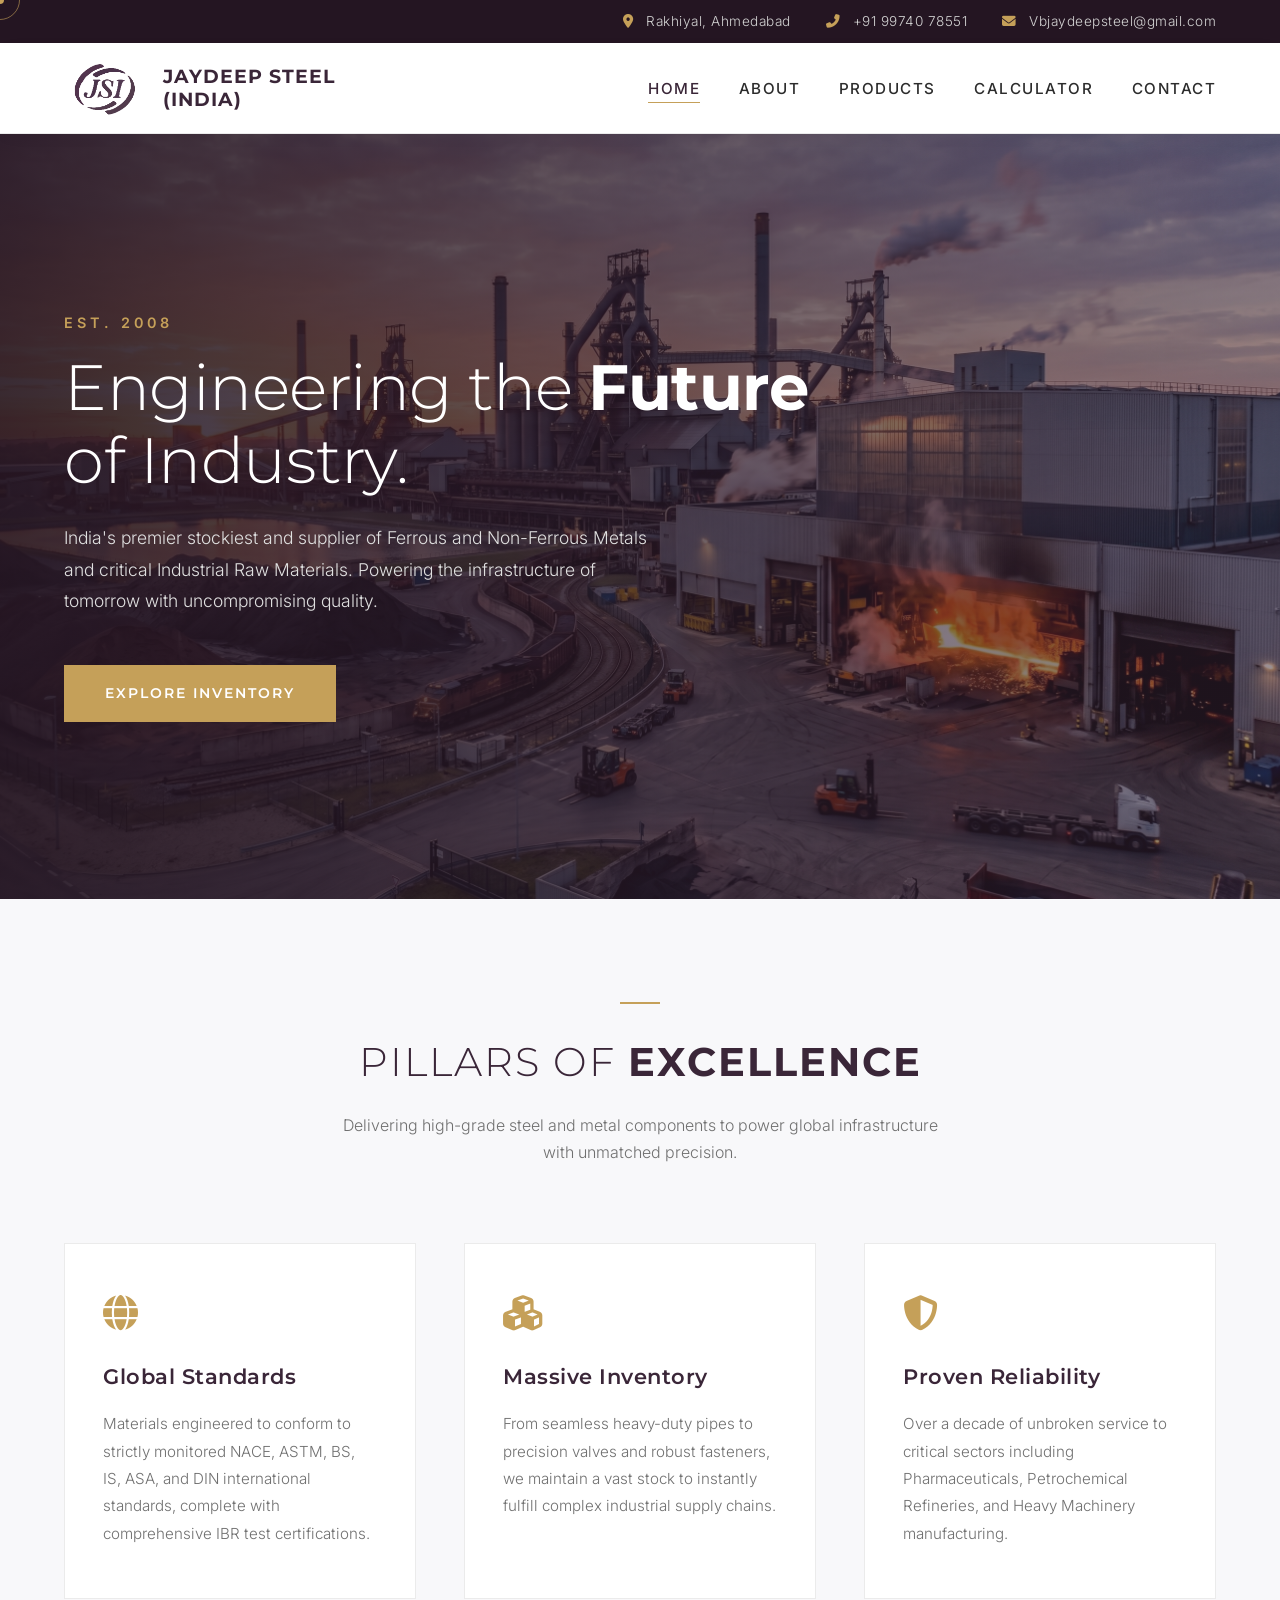
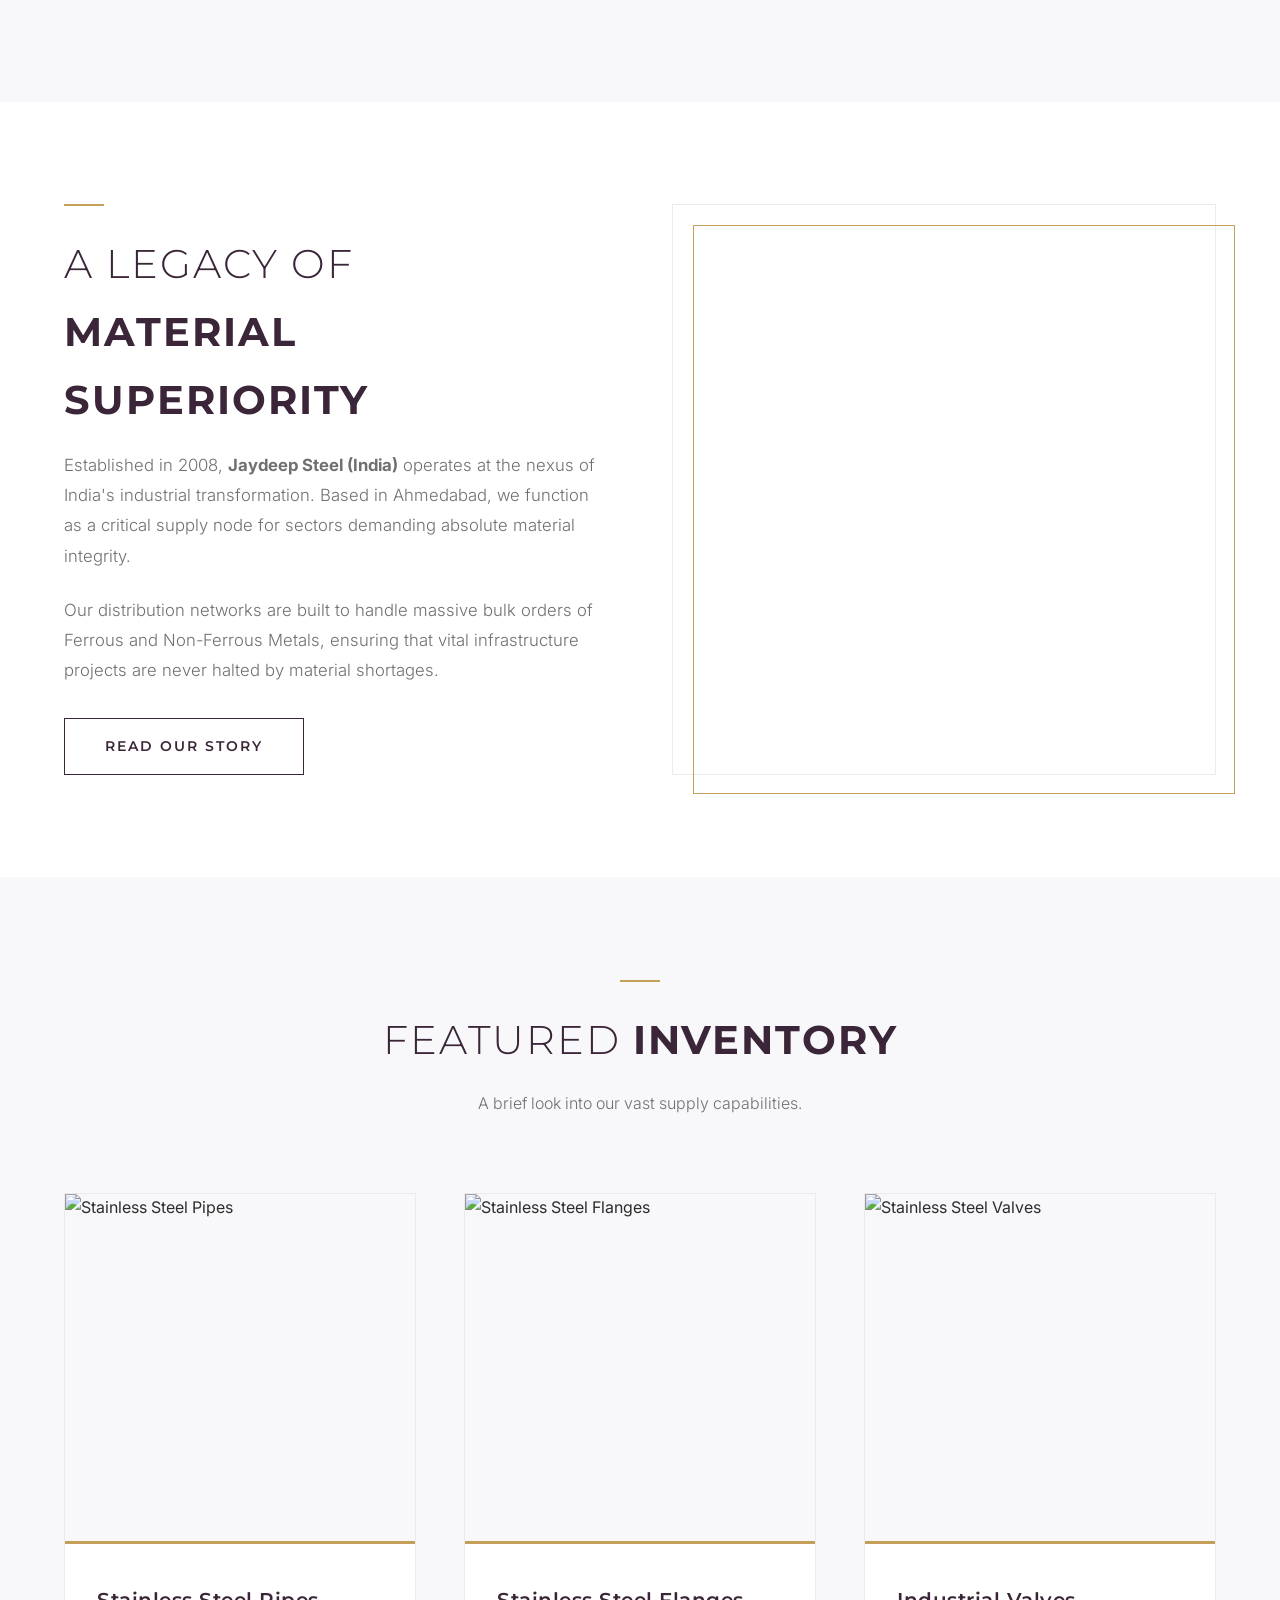
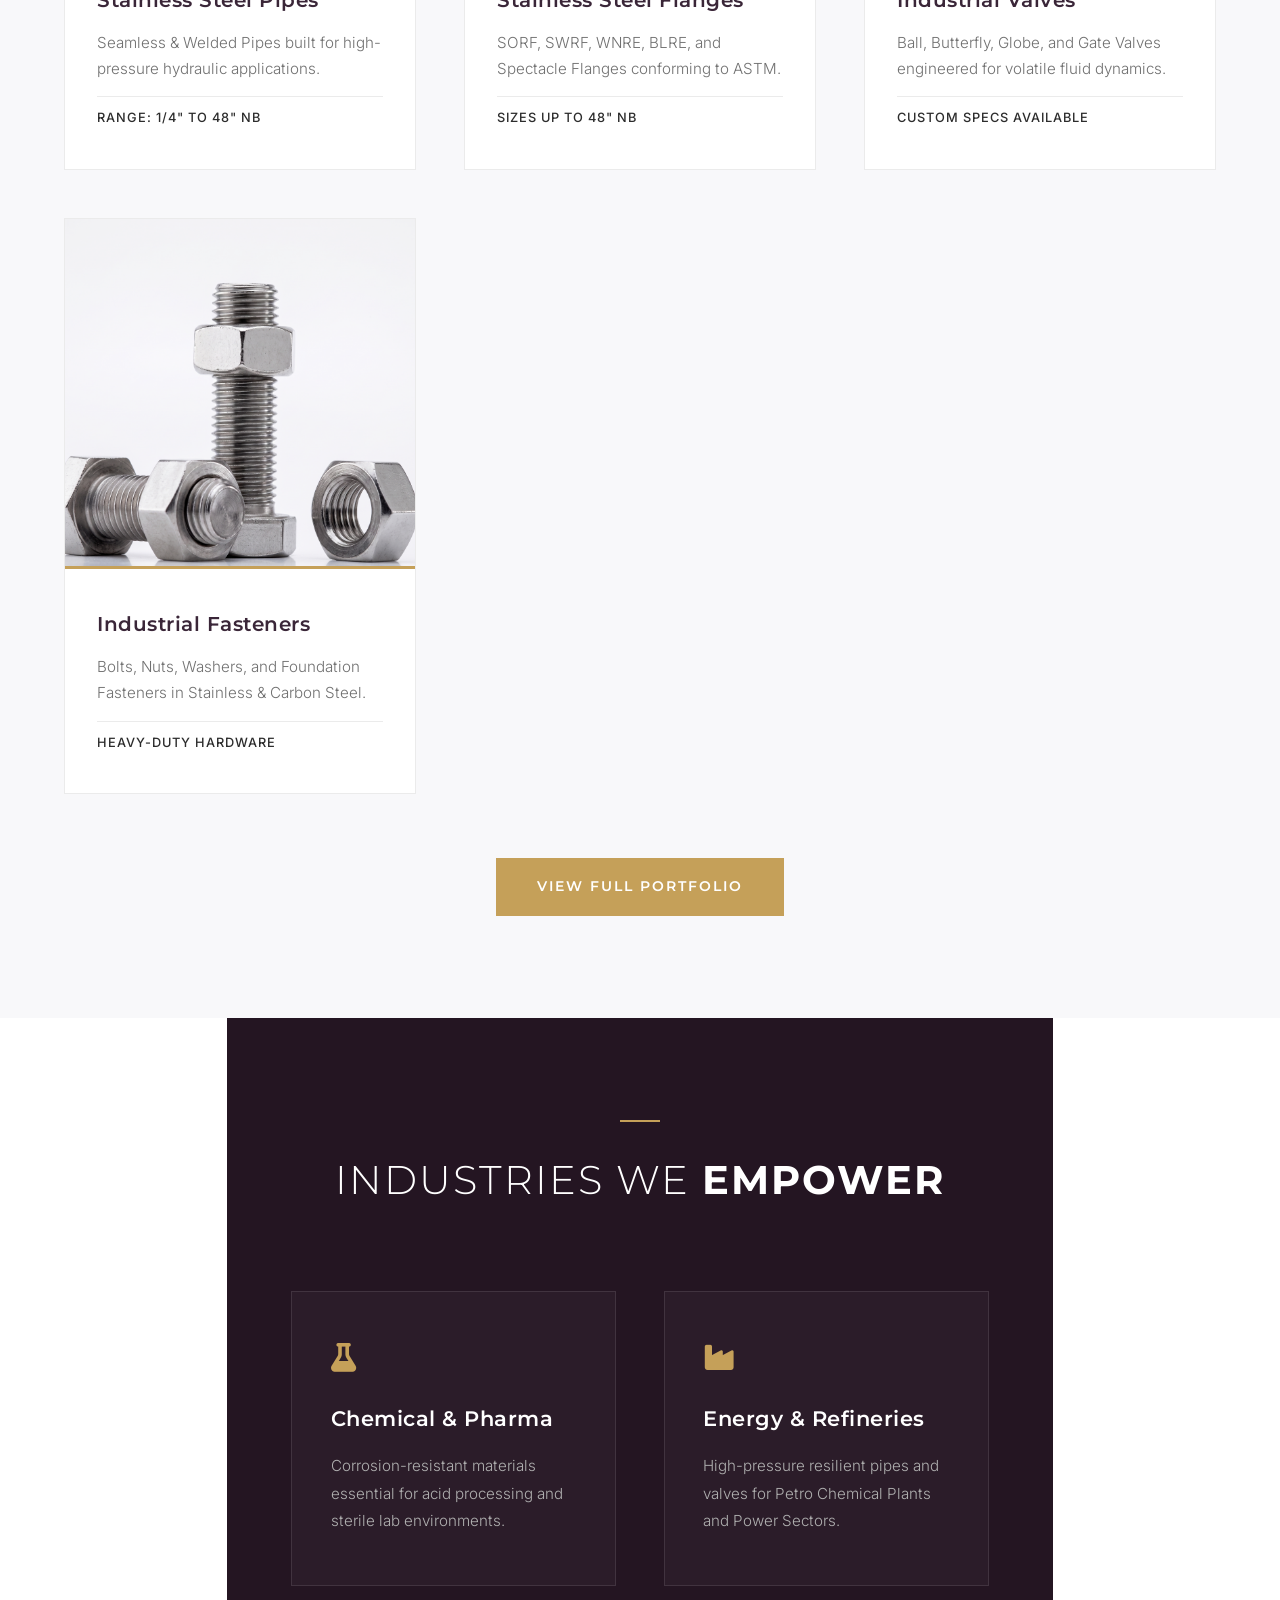
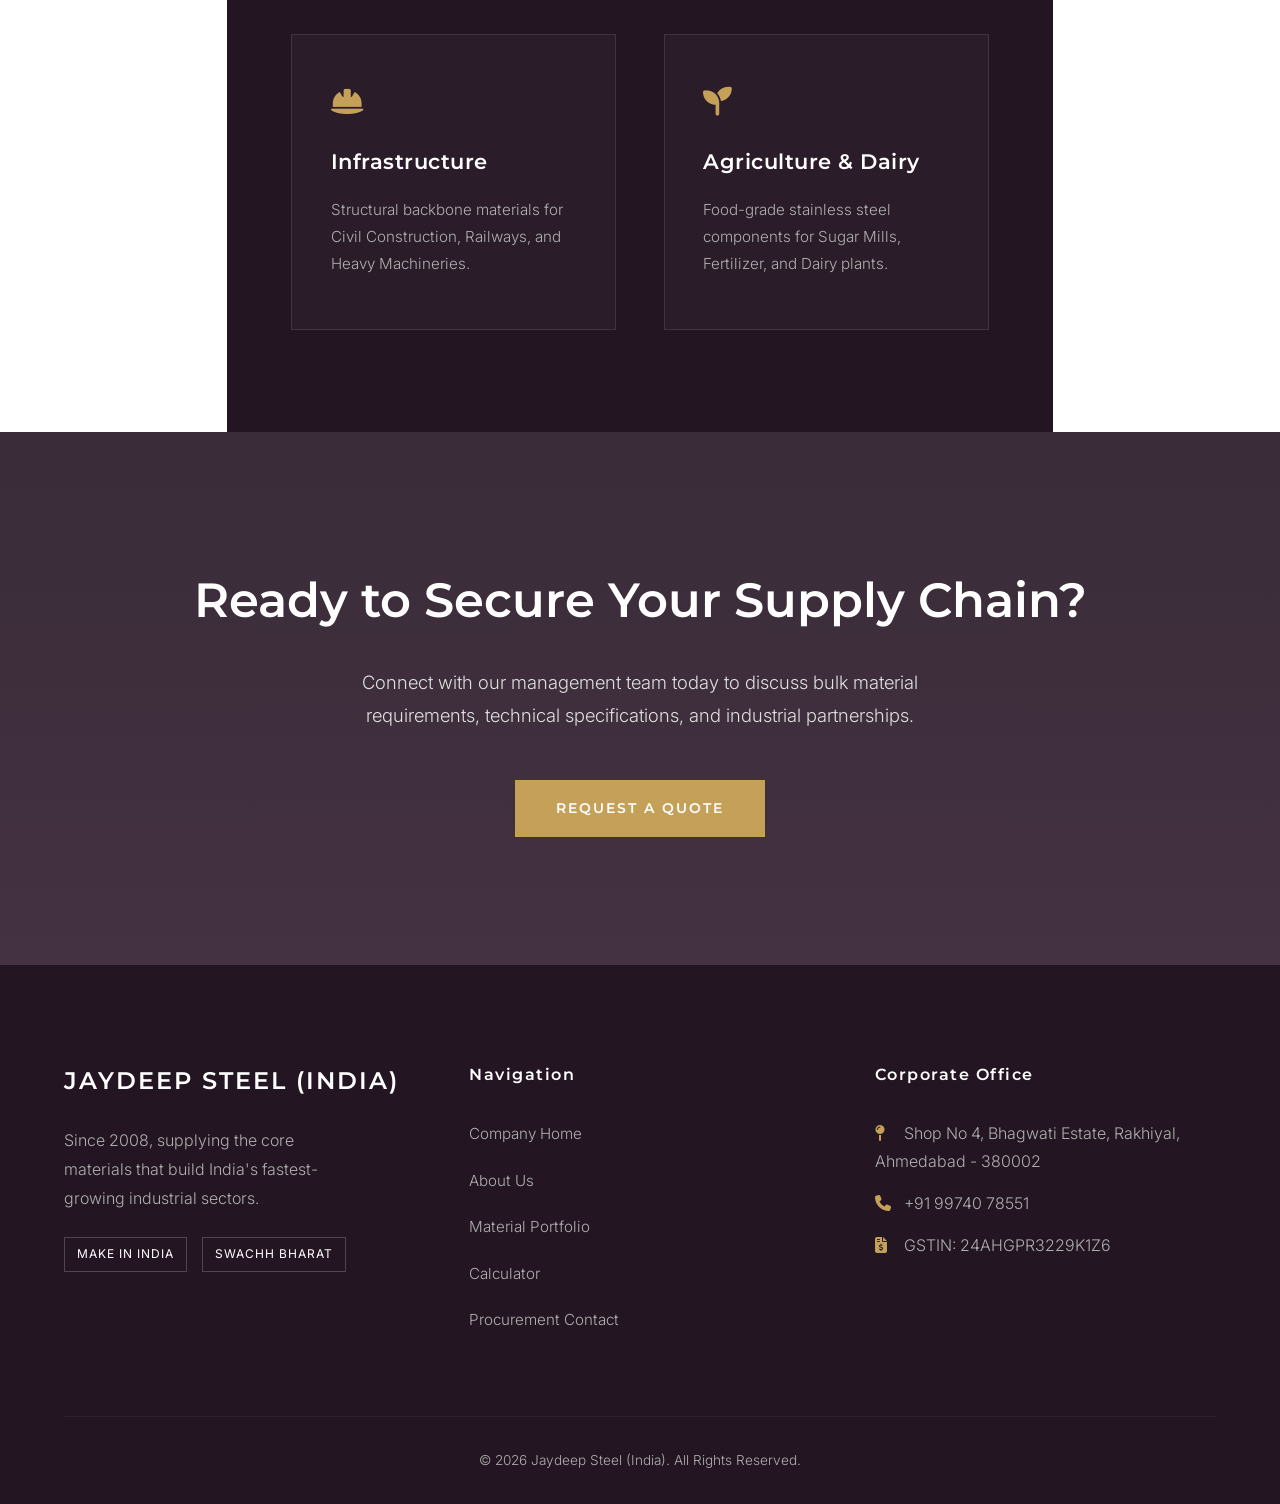
==== commit b4421d95: "Create index.html" ====
--- a/index.html
+++ b/index.html
@@ -1,206 +1,207 @@
-<!DOCTYPE html>
-<html lang="en">
-<head>
-    <meta charset="UTF-8">
-    <meta name="viewport" content="width=device-width, initial-scale=1.0">
-    <title>Jaydeep Steel (India) | Premium Metal Suppliers</title>
-    <link rel="stylesheet" href="https://cdnjs.cloudflare.com/ajax/libs/font-awesome/6.4.0/css/all.min.css">
-    <link rel="stylesheet" href="styles.css">
-</head>
-<body>
-    <div class="cursor-dot"></div>
-    <div class="cursor-outline"></div>
-
-    <div class="top-bar">
-        <span><i class="fas fa-map-marker-alt"></i> Rakhiyal, Ahmedabad</span>
-        <span><i class="fas fa-phone-alt"></i> +91 99740 78551</span>
-        <span><i class="fas fa-envelope"></i> Vbjaydeepsteel@gmail.com</span>
-    </div>
-    
-    <header>
-        <nav>
-            <a href="index.html" class="logo-link">
-                <img src="edited-photo (1).png" alt="JSI Logo">
-                <span class="logo-text">JAYDEEP STEEL<br>(INDIA)</span>
-            </a>
-            <div class="hamburger"><i class="fas fa-bars"></i></div>
-            <ul class="nav-links">
-                <li><a href="index.html" class="active">Home</a></li>
-                <li><a href="about.html">About</a></li>
-                <li><a href="products.html">Products</a></li>
-                <li><a href="calculator.html">Calculator</a></li>
-                <li><a href="contact.html">Contact</a></li>
-            </ul>
-        </nav>
-    </header>
-
-    <section class="hero">
-        <div class="hero-content reveal visible">
-            <span class="hero-subtitle">Est. 2008</span>
-            <h1>Engineering the <strong>Future</strong><br>of Industry.</h1>
-            <p>India's premier stockiest and supplier of Ferrous and Non-Ferrous Metals and critical Industrial Raw Materials. Powering the infrastructure of tomorrow with uncompromising quality.</p>
-            <a href="products.html" class="btn">Explore Inventory</a>
-        </div>
-    </section>
-
-    <section class="section bg-alt">
-        <div class="section-header reveal">
-            <div class="title-line"></div>
-            <h2 class="section-title">Pillars of <strong>Excellence</strong></h2>
-            <p style="color: var(--text-muted); max-width: 600px; margin: 0 auto; font-weight: 300;">Delivering high-grade steel and metal components to power global infrastructure with unmatched precision.</p>
-        </div>
-        
-        <div class="grid">
-            <div class="card reveal" style="transition-delay: 0.1s;">
-                <i class="fas fa-globe card-icon"></i>
-                <h3>Global Standards</h3>
-                <p>Materials engineered to conform to strictly monitored NACE, ASTM, BS, IS, ASA, and DIN international standards, complete with comprehensive IBR test certifications.</p>
-            </div>
-            <div class="card reveal" style="transition-delay: 0.3s;">
-                <i class="fas fa-cubes card-icon"></i>
-                <h3>Massive Inventory</h3>
-                <p>From seamless heavy-duty pipes to precision valves and robust fasteners, we maintain a vast stock to instantly fulfill complex industrial supply chains.</p>
-            </div>
-            <div class="card reveal" style="transition-delay: 0.5s;">
-                <i class="fas fa-shield-alt card-icon"></i>
-                <h3>Proven Reliability</h3>
-                <p>Over a decade of unbroken service to critical sectors including Pharmaceuticals, Petrochemical Refineries, and Heavy Machinery manufacturing.</p>
-            </div>
-        </div>
-    </section>
-
-    <section class="section">
-        <div class="split-content">
-            <div class="reveal">
-                <div class="title-line" style="margin-left: 0;"></div>
-                <h2 class="section-title" style="text-align: left;">A Legacy of <br><strong>Material Superiority</strong></h2>
-                <p style="color: var(--text-muted); font-size: 1.05rem; margin-bottom: 1.5rem; font-weight: 300; line-height: 1.8;">Established in 2008, <strong>Jaydeep Steel (India)</strong> operates at the nexus of India's industrial transformation. Based in Ahmedabad, we function as a critical supply node for sectors demanding absolute material integrity.</p>
-                <p style="color: var(--text-muted); font-size: 1.05rem; margin-bottom: 2rem; font-weight: 300; line-height: 1.8;">Our distribution networks are built to handle massive bulk orders of Ferrous and Non-Ferrous Metals, ensuring that vital infrastructure projects are never halted by material shortages.</p>
-                <a href="about.html" class="btn" style="background: transparent; color: var(--primary-plum); border-color: var(--primary-plum);">Read Our Story</a>
-            </div>
-            <div class="reveal" style="height: 100%; min-height: 450px; background: url('office.png') center/cover; position: relative; border: 1px solid var(--border-light); transition-delay: 0.3s;">
-                <div style="position: absolute; bottom: -20px; right: -20px; width: 100%; height: 100%; border: 1px solid var(--accent-gold); z-index: -1;"></div>
-            </div>
-        </div>
-    </section>
-
-    <section class="section bg-alt">
-        <div class="section-header reveal">
-            <div class="title-line"></div>
-            <h2 class="section-title">Featured <strong>Inventory</strong></h2>
-            <p style="color: var(--text-muted); max-width: 600px; margin: 0 auto; font-weight: 300;">A brief look into our vast supply capabilities.</p>
-        </div>
-
-        <div class="grid">
-            <div class="product-card reveal" style="transition-delay: 0.1s;">
-                <div class="product-img-container"><img src="Stainless Steel Pipes.png" alt="Stainless Steel Pipes"></div>
-                <div class="product-content">
-                    <h3>Stainless Steel Pipes</h3>
-                    <p>Seamless & Welded Pipes built for high-pressure hydraulic applications.</p>
-                    <span class="spec-highlight">Range: 1/4" to 48" NB</span>
-                </div>
-            </div>
-
-            <div class="product-card reveal" style="transition-delay: 0.2s;">
-                <div class="product-img-container"><img src="Stainless Steel Flanges .png" alt="Stainless Steel Flanges"></div>
-                <div class="product-content">
-                    <h3>Stainless Steel Flanges</h3>
-                    <p>SORF, SWRF, WNRE, BLRE, and Spectacle Flanges conforming to ASTM.</p>
-                    <span class="spec-highlight">Sizes up to 48" NB</span>
-                </div>
-            </div>
-
-            <div class="product-card reveal" style="transition-delay: 0.3s;">
-                <div class="product-img-container"><img src="Stainless Steel Valves.png" alt="Stainless Steel Valves"></div>
-                <div class="product-content">
-                    <h3>Industrial Valves</h3>
-                    <p>Ball, Butterfly, Globe, and Gate Valves engineered for volatile fluid dynamics.</p>
-                    <span class="spec-highlight">Custom Specs Available</span>
-                </div>
-            </div>
-
-            <div class="product-card reveal" style="transition-delay: 0.4s;">
-                <div class="product-img-container"><img src="fasteners.png" alt="Industrial Fasteners"></div>
-                <div class="product-content">
-                    <h3>Industrial Fasteners</h3>
-                    <p>Bolts, Nuts, Washers, and Foundation Fasteners in Stainless & Carbon Steel.</p>
-                    <span class="spec-highlight">Heavy-Duty Hardware</span>
-                </div>
-            </div>
-        </div>
-        
-        <div class="reveal" style="text-align: center; margin-top: 4rem;">
-            <a href="products.html" class="btn">View Full Portfolio</a>
-        </div>
-    </section>
-
-    <section class="section dark-section">
-        <div class="section-header reveal">
-            <div class="title-line"></div>
-            <h2 class="section-title">Industries We <strong>Empower</strong></h2>
-        </div>
-
-        <div class="grid" style="grid-template-columns: repeat(auto-fit, minmax(250px, 1fr));">
-            <div class="card reveal" style="transition-delay: 0.1s;">
-                <i class="fas fa-flask card-icon" style="font-size: 1.8rem;"></i>
-                <h3>Chemical & Pharma</h3>
-                <p>Corrosion-resistant materials essential for acid processing and sterile lab environments.</p>
-            </div>
-            <div class="card reveal" style="transition-delay: 0.2s;">
-                <i class="fas fa-industry card-icon" style="font-size: 1.8rem;"></i>
-                <h3>Energy & Refineries</h3>
-                <p>High-pressure resilient pipes and valves for Petro Chemical Plants and Power Sectors.</p>
-            </div>
-            <div class="card reveal" style="transition-delay: 0.3s;">
-                <i class="fas fa-hard-hat card-icon" style="font-size: 1.8rem;"></i>
-                <h3>Infrastructure</h3>
-                <p>Structural backbone materials for Civil Construction, Railways, and Heavy Machineries.</p>
-            </div>
-            <div class="card reveal" style="transition-delay: 0.4s;">
-                <i class="fas fa-seedling card-icon" style="font-size: 1.8rem;"></i>
-                <h3>Agriculture & Dairy</h3>
-                <p>Food-grade stainless steel components for Sugar Mills, Fertilizer, and Dairy plants.</p>
-            </div>
-        </div>
-    </section>
-
-    <section class="cta-banner reveal">
-        <h2>Ready to Secure Your Supply Chain?</h2>
-        <p>Connect with our management team today to discuss bulk material requirements, technical specifications, and industrial partnerships.</p>
-        <a href="contact.html" class="btn">Request a Quote</a>
-    </section>
-
-    <footer>
-        <div class="footer-grid">
-            <div class="footer-brand">
-                <h2>JAYDEEP STEEL (INDIA)</h2>
-                <p style="font-weight: 300; max-width: 300px; line-height: 1.8;">Since 2008, supplying the core materials that build India's fastest-growing industrial sectors.</p>
-                <div style="margin-top: 25px; display: flex; gap: 15px;">
-                    <span style="border: 1px solid rgba(255,255,255,0.2); padding: 6px 12px; font-size: 0.75rem; letter-spacing: 1px; color: #fff;">MAKE IN INDIA</span>
-                    <span style="border: 1px solid rgba(255,255,255,0.2); padding: 6px 12px; font-size: 0.75rem; letter-spacing: 1px; color: #fff;">SWACHH BHARAT</span>
-                </div>
-            </div>
-            <div class="footer-col">
-                <h4>Navigation</h4>
-                <ul>
-                    <li><a href="index.html">Company Home</a></li>
-                    <li><a href="about.html">About Us</a></li>
-                    <li><a href="products.html">Material Portfolio</a></li>
-                    <li><a href="contact.html">Procurement Contact</a></li>
-                </ul>
-            </div>
-            <div class="footer-col">
-                <h4>Corporate Office</h4>
-                <p style="margin-bottom: 15px; font-weight: 300;"><i class="fas fa-map-pin" style="color: var(--accent-gold); width: 25px;"></i> Shop No 4, Bhagwati Estate, Rakhiyal, Ahmedabad - 380002</p>
-                <p style="margin-bottom: 15px; font-weight: 300;"><i class="fas fa-phone" style="color: var(--accent-gold); width: 25px;"></i> +91 99740 78551</p>
-                <p style="font-weight: 300;"><i class="fas fa-file-invoice-dollar" style="color: var(--accent-gold); width: 25px;"></i> GSTIN: 24AHGPR3229K1Z6</p>
-            </div>
-        </div>
-        <div class="footer-bottom">
-            <p>© 2026 Jaydeep Steel (India). All Rights Reserved.</p>
-        </div>
-    </footer>
-
-    <script src="script.js"></script>
-</body>
-</html>
+<!DOCTYPE html>
+<html lang="en">
+<head>
+    <meta charset="UTF-8">
+    <meta name="viewport" content="width=device-width, initial-scale=1.0">
+    <title>Jaydeep Steel (India) | Premium Metal Suppliers</title>
+    <link rel="stylesheet" href="https://cdnjs.cloudflare.com/ajax/libs/font-awesome/6.4.0/css/all.min.css">
+    <link rel="stylesheet" href="styles.css">
+</head>
+<body>
+    <div class="cursor-dot"></div>
+    <div class="cursor-outline"></div>
+
+    <div class="top-bar">
+        <span><i class="fas fa-map-marker-alt"></i> Rakhiyal, Ahmedabad</span>
+        <span><i class="fas fa-phone-alt"></i> +91 99740 78551</span>
+        <span><i class="fas fa-envelope"></i> Vbjaydeepsteel@gmail.com</span>
+    </div>
+    
+    <header>
+        <nav>
+            <a href="index.html" class="logo-link">
+                <img src="edited-photo (1).png" alt="JSI Logo">
+                <span class="logo-text">JAYDEEP STEEL<br>(INDIA)</span>
+            </a>
+            <div class="hamburger"><i class="fas fa-bars"></i></div>
+            <ul class="nav-links">
+                <li><a href="index.html" class="active">Home</a></li>
+                <li><a href="about.html">About</a></li>
+                <li><a href="products.html">Products</a></li>
+                <li><a href="calculator.html">Calculator</a></li>
+                <li><a href="contact.html">Contact</a></li>
+            </ul>
+        </nav>
+    </header>
+
+    <section class="hero">
+        <div class="hero-content reveal visible">
+            <span class="hero-subtitle">Est. 2008</span>
+            <h1>Engineering the <strong>Future</strong><br>of Industry.</h1>
+            <p>India's premier stockiest and supplier of Ferrous and Non-Ferrous Metals and critical Industrial Raw Materials. Powering the infrastructure of tomorrow with uncompromising quality.</p>
+            <a href="products.html" class="btn">Explore Inventory</a>
+        </div>
+    </section>
+
+    <section class="section bg-alt">
+        <div class="section-header reveal">
+            <div class="title-line"></div>
+            <h2 class="section-title">Pillars of <strong>Excellence</strong></h2>
+            <p style="color: var(--text-muted); max-width: 600px; margin: 0 auto; font-weight: 300;">Delivering high-grade steel and metal components to power global infrastructure with unmatched precision.</p>
+        </div>
+        
+        <div class="grid">
+            <div class="card reveal" style="transition-delay: 0.1s;">
+                <i class="fas fa-globe card-icon"></i>
+                <h3>Global Standards</h3>
+                <p>Materials engineered to conform to strictly monitored NACE, ASTM, BS, IS, ASA, and DIN international standards, complete with comprehensive IBR test certifications.</p>
+            </div>
+            <div class="card reveal" style="transition-delay: 0.3s;">
+                <i class="fas fa-cubes card-icon"></i>
+                <h3>Massive Inventory</h3>
+                <p>From seamless heavy-duty pipes to precision valves and robust fasteners, we maintain a vast stock to instantly fulfill complex industrial supply chains.</p>
+            </div>
+            <div class="card reveal" style="transition-delay: 0.5s;">
+                <i class="fas fa-shield-alt card-icon"></i>
+                <h3>Proven Reliability</h3>
+                <p>Over a decade of unbroken service to critical sectors including Pharmaceuticals, Petrochemical Refineries, and Heavy Machinery manufacturing.</p>
+            </div>
+        </div>
+    </section>
+
+    <section class="section">
+        <div class="split-content">
+            <div class="reveal">
+                <div class="title-line" style="margin-left: 0;"></div>
+                <h2 class="section-title" style="text-align: left;">A Legacy of <br><strong>Material Superiority</strong></h2>
+                <p style="color: var(--text-muted); font-size: 1.05rem; margin-bottom: 1.5rem; font-weight: 300; line-height: 1.8;">Established in 2008, <strong>Jaydeep Steel (India)</strong> operates at the nexus of India's industrial transformation. Based in Ahmedabad, we function as a critical supply node for sectors demanding absolute material integrity.</p>
+                <p style="color: var(--text-muted); font-size: 1.05rem; margin-bottom: 2rem; font-weight: 300; line-height: 1.8;">Our distribution networks are built to handle massive bulk orders of Ferrous and Non-Ferrous Metals, ensuring that vital infrastructure projects are never halted by material shortages.</p>
+                <a href="about.html" class="btn" style="background: transparent; color: var(--primary-plum); border-color: var(--primary-plum);">Read Our Story</a>
+            </div>
+            <div class="reveal" style="height: 100%; min-height: 450px; background: url('office.png') center/cover; position: relative; border: 1px solid var(--border-light); transition-delay: 0.3s;">
+                <div style="position: absolute; bottom: -20px; right: -20px; width: 100%; height: 100%; border: 1px solid var(--accent-gold); z-index: -1;"></div>
+            </div>
+        </div>
+    </section>
+
+    <section class="section bg-alt">
+        <div class="section-header reveal">
+            <div class="title-line"></div>
+            <h2 class="section-title">Featured <strong>Inventory</strong></h2>
+            <p style="color: var(--text-muted); max-width: 600px; margin: 0 auto; font-weight: 300;">A brief look into our vast supply capabilities.</p>
+        </div>
+
+        <div class="grid">
+            <div class="product-card reveal" style="transition-delay: 0.1s;">
+                <div class="product-img-container"><img src="Stainless Steel Pipes.png" alt="Stainless Steel Pipes"></div>
+                <div class="product-content">
+                    <h3>Stainless Steel Pipes</h3>
+                    <p>Seamless & Welded Pipes built for high-pressure hydraulic applications.</p>
+                    <span class="spec-highlight">Range: 1/4" to 48" NB</span>
+                </div>
+            </div>
+
+            <div class="product-card reveal" style="transition-delay: 0.2s;">
+                <div class="product-img-container"><img src="Stainless Steel Flanges .png" alt="Stainless Steel Flanges"></div>
+                <div class="product-content">
+                    <h3>Stainless Steel Flanges</h3>
+                    <p>SORF, SWRF, WNRE, BLRE, and Spectacle Flanges conforming to ASTM.</p>
+                    <span class="spec-highlight">Sizes up to 48" NB</span>
+                </div>
+            </div>
+
+            <div class="product-card reveal" style="transition-delay: 0.3s;">
+                <div class="product-img-container"><img src="Stainless Steel Valves.png" alt="Stainless Steel Valves"></div>
+                <div class="product-content">
+                    <h3>Industrial Valves</h3>
+                    <p>Ball, Butterfly, Globe, and Gate Valves engineered for volatile fluid dynamics.</p>
+                    <span class="spec-highlight">Custom Specs Available</span>
+                </div>
+            </div>
+
+            <div class="product-card reveal" style="transition-delay: 0.4s;">
+                <div class="product-img-container"><img src="fasteners.png" alt="Industrial Fasteners"></div>
+                <div class="product-content">
+                    <h3>Industrial Fasteners</h3>
+                    <p>Bolts, Nuts, Washers, and Foundation Fasteners in Stainless & Carbon Steel.</p>
+                    <span class="spec-highlight">Heavy-Duty Hardware</span>
+                </div>
+            </div>
+        </div>
+        
+        <div class="reveal" style="text-align: center; margin-top: 4rem;">
+            <a href="products.html" class="btn">View Full Portfolio</a>
+        </div>
+    </section>
+
+    <section class="section dark-section">
+        <div class="section-header reveal">
+            <div class="title-line"></div>
+            <h2 class="section-title">Industries We <strong>Empower</strong></h2>
+        </div>
+
+        <div class="grid" style="grid-template-columns: repeat(auto-fit, minmax(250px, 1fr));">
+            <div class="card reveal" style="transition-delay: 0.1s;">
+                <i class="fas fa-flask card-icon" style="font-size: 1.8rem;"></i>
+                <h3>Chemical & Pharma</h3>
+                <p>Corrosion-resistant materials essential for acid processing and sterile lab environments.</p>
+            </div>
+            <div class="card reveal" style="transition-delay: 0.2s;">
+                <i class="fas fa-industry card-icon" style="font-size: 1.8rem;"></i>
+                <h3>Energy & Refineries</h3>
+                <p>High-pressure resilient pipes and valves for Petro Chemical Plants and Power Sectors.</p>
+            </div>
+            <div class="card reveal" style="transition-delay: 0.3s;">
+                <i class="fas fa-hard-hat card-icon" style="font-size: 1.8rem;"></i>
+                <h3>Infrastructure</h3>
+                <p>Structural backbone materials for Civil Construction, Railways, and Heavy Machineries.</p>
+            </div>
+            <div class="card reveal" style="transition-delay: 0.4s;">
+                <i class="fas fa-seedling card-icon" style="font-size: 1.8rem;"></i>
+                <h3>Agriculture & Dairy</h3>
+                <p>Food-grade stainless steel components for Sugar Mills, Fertilizer, and Dairy plants.</p>
+            </div>
+        </div>
+    </section>
+
+    <section class="cta-banner reveal">
+        <h2>Ready to Secure Your Supply Chain?</h2>
+        <p>Connect with our management team today to discuss bulk material requirements, technical specifications, and industrial partnerships.</p>
+        <a href="contact.html" class="btn">Request a Quote</a>
+    </section>
+
+    <footer>
+        <div class="footer-grid">
+            <div class="footer-brand">
+                <h2>JAYDEEP STEEL (INDIA)</h2>
+                <p style="font-weight: 300; max-width: 300px; line-height: 1.8;">Since 2008, supplying the core materials that build India's fastest-growing industrial sectors.</p>
+                <div style="margin-top: 25px; display: flex; gap: 15px;">
+                    <span style="border: 1px solid rgba(255,255,255,0.2); padding: 6px 12px; font-size: 0.75rem; letter-spacing: 1px; color: #fff;">MAKE IN INDIA</span>
+                    <span style="border: 1px solid rgba(255,255,255,0.2); padding: 6px 12px; font-size: 0.75rem; letter-spacing: 1px; color: #fff;">SWACHH BHARAT</span>
+                </div>
+            </div>
+            <div class="footer-col">
+                <h4>Navigation</h4>
+                <ul>
+                    <li><a href="index.html">Company Home</a></li>
+                    <li><a href="about.html">About Us</a></li>
+                    <li><a href="products.html">Material Portfolio</a></li>
+                    <li><a href="calculator.html">Calculator</a></li>
+                    <li><a href="contact.html">Procurement Contact</a></li>
+                </ul>
+            </div>
+            <div class="footer-col">
+                <h4>Corporate Office</h4>
+                <p style="margin-bottom: 15px; font-weight: 300;"><i class="fas fa-map-pin" style="color: var(--accent-gold); width: 25px;"></i> Shop No 4, Bhagwati Estate, Rakhiyal, Ahmedabad - 380002</p>
+                <p style="margin-bottom: 15px; font-weight: 300;"><i class="fas fa-phone" style="color: var(--accent-gold); width: 25px;"></i> +91 99740 78551</p>
+                <p style="font-weight: 300;"><i class="fas fa-file-invoice-dollar" style="color: var(--accent-gold); width: 25px;"></i> GSTIN: 24AHGPR3229K1Z6</p>
+            </div>
+        </div>
+        <div class="footer-bottom">
+            <p>© 2026 Jaydeep Steel (India). All Rights Reserved.</p>
+        </div>
+    </footer>
+
+    <script src="script.js"></script>
+</body>
+</html>
--- a/styles.css
+++ b/styles.css
@@ -64,7 +64,7 @@
 .hamburger { display: none; cursor: pointer; font-size: 1.8rem; color: var(--primary-plum); transition: transform 0.3s ease; }
 
 /* Hero */
-.hero { position: relative; height: clamp(60vh, 85vh, 900px); display: flex; align-items: center; padding: 0 5%; background: url('hero1.jpg') center/cover no-repeat; }
+.hero { position: relative; height: clamp(60vh, 85vh, 900px); display: flex; align-items: center; padding: 0 5%; background: url('hero1.png') center/cover no-repeat; }
 .hero::before { content: ''; position: absolute; top: 0; left: 0; width: 100%; height: 100%; background: linear-gradient(90deg, rgba(36, 21, 34, 0.9) 0%, rgba(58, 38, 56, 0.5) 100%); }
 .hero-content { position: relative; z-index: 10; max-width: 800px; }
 .hero-subtitle { color: var(--accent-gold); text-transform: uppercase; letter-spacing: 4px; font-size: clamp(0.8rem, 1.5vw, 0.9rem); font-weight: 600; margin-bottom: 15px; display: block; }
